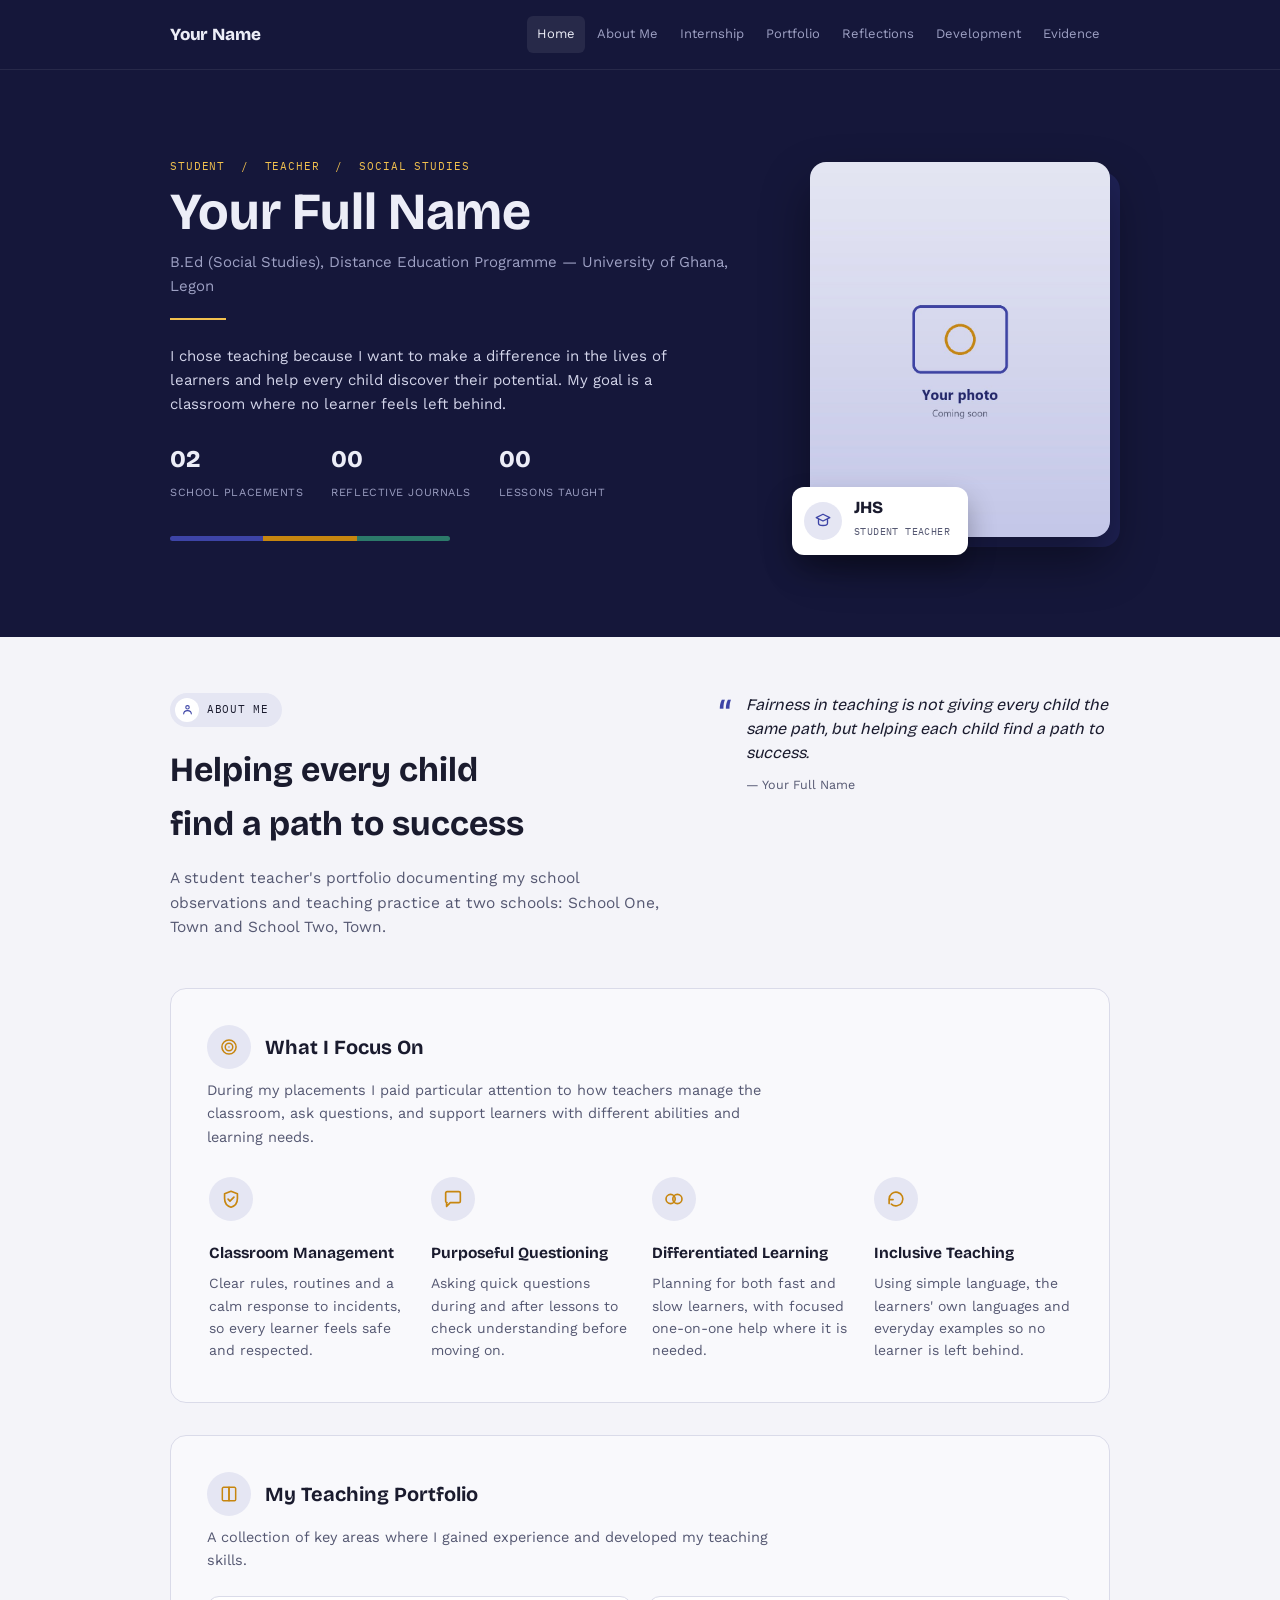
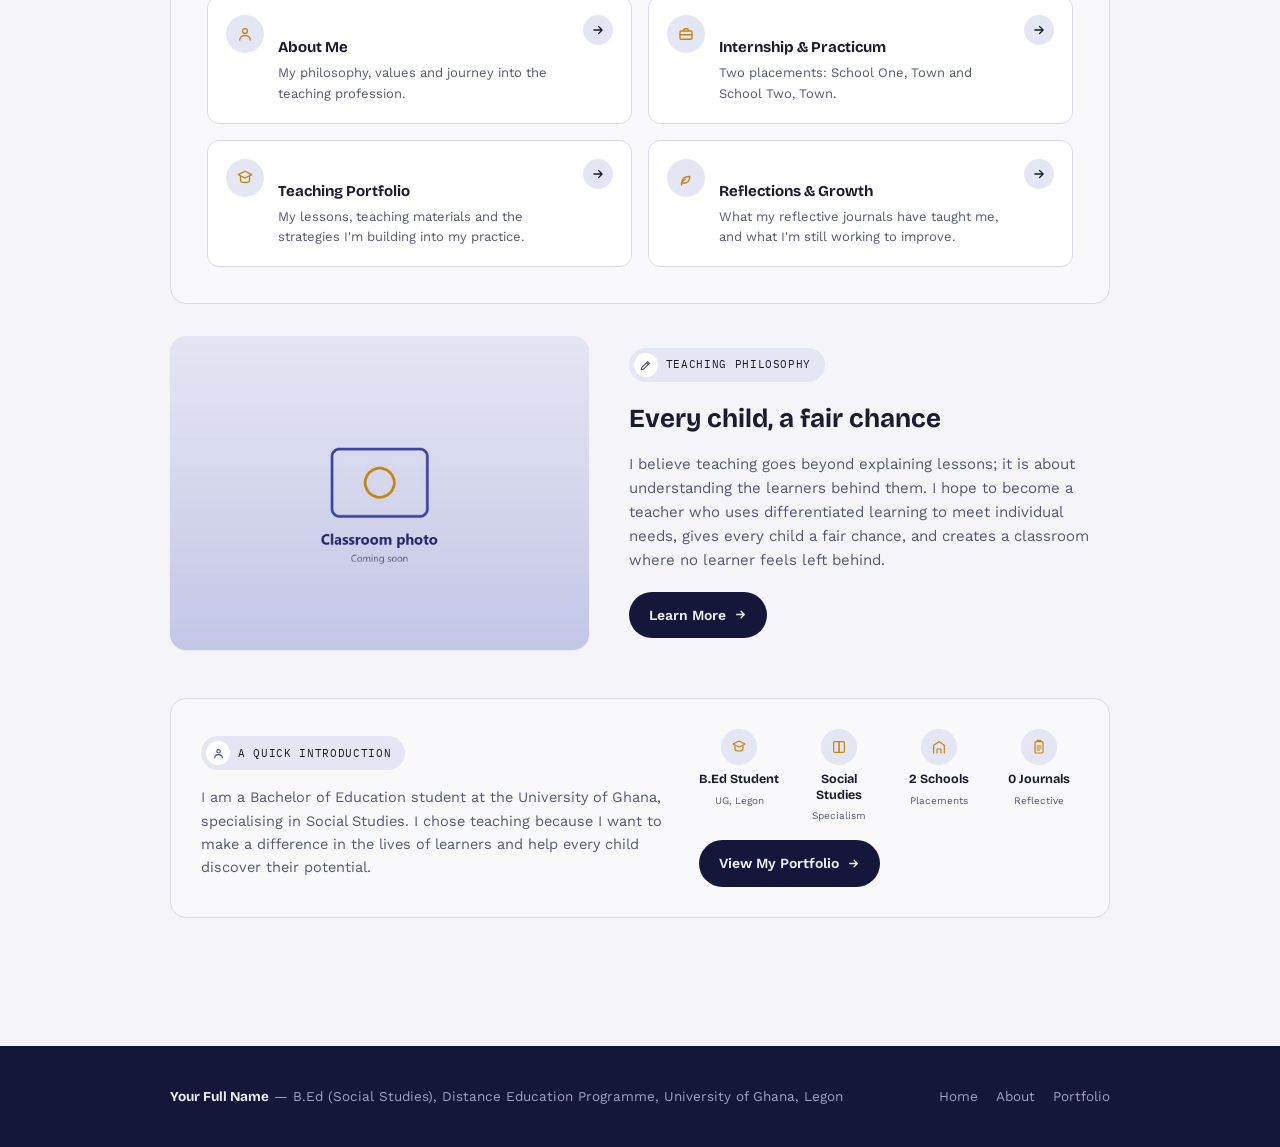
==== site/index.html @ 4d6a5287 "Start client 4 e-portfolio with Indigo & Marigold palette and placeholder content Co-Authored-By: Cl" ====
<!doctype html>
<html lang="en">
<head>
<meta charset="UTF-8">
<meta name="viewport" content="width=device-width, initial-scale=1">
<title>Your Full Name — Home</title>
<meta name="description" content="Teaching e-portfolio of Your Full Name, B.Ed (Social Studies) student-teacher at the University of Ghana, Legon.">
<link rel="stylesheet" href="https://fonts.googleapis.com/css2?family=Bricolage+Grotesque:opsz,wght@12..96,500;12..96,700;12..96,800&family=Work+Sans:wght@400;500;600;700&family=IBM+Plex+Mono:wght@500&display=swap">
<link rel="stylesheet" href="styles.css">
</head>
<body>

<header class="site">
  <div class="container nav-row">
    <a class="brand" href="index.html">Your Name</a>
    <button class="nav-toggle" id="navToggle" aria-expanded="false">Menu</button>
    <nav class="links" id="navLinks">
      <a href="index.html" class="active">Home</a>
      <a href="about.html">About Me</a>
      <a href="internship.html">Internship</a>
      <a href="portfolio.html">Portfolio</a>
      <a href="reflections.html">Reflections</a>
      <a href="development.html">Development</a>
      <a href="evidence.html">Evidence</a>
    </nav>
  </div>
</header>

<section class="hero" id="siteHero">
  <div class="container hero-grid">
    <div>
      <span class="eyebrow">Student &nbsp;/&nbsp; Teacher &nbsp;/&nbsp; Social Studies</span>
      <h1>Your Full Name</h1>
      <p class="role">B.Ed (Social Studies), Distance Education Programme — University of Ghana, Legon</p>
      <div class="divider-rule"></div>
      <p class="pitch">I chose teaching because I want to make a difference in the lives of learners and help every child discover their potential. My goal is a classroom where no learner feels left behind.</p>
      <div class="stat-row">
        <div class="stat"><b>02</b><span>School Placements</span></div>
        <div class="stat"><b>00</b><span>Reflective Journals</span></div>
        <div class="stat"><b>00</b><span>Lessons Taught</span></div>
      </div>
      <div class="accentbar"><div style="background:var(--gold)"></div><div style="background:var(--green)"></div><div style="background:var(--maroon)"></div></div>
    </div>
    <div class="hero-photo-wrap">
      <img class="hero-photo" style="object-position:center 15%;" src="assets/portrait.jpg" alt="Portrait of Your Full Name">
      <div class="hero-badge">
          <div class="badge-icon"><svg width="18" height="18" viewBox="0 0 24 24" fill="none" stroke="currentColor" stroke-width="1.8" stroke-linecap="round" stroke-linejoin="round"><path d="M12 3l9 4.5-9 4.5-9-4.5z"/><path d="M6 10v5c0 1.5 2.7 3 6 3s6-1.5 6-3v-5"/></svg></div>
          <div><b>JHS</b><span>Student Teacher</span></div>
        </div>
    </div>
  </div>
</section>

<main class="container home-page">
  <div class="page">

    <div class="block about-teaser-grid">
      <div>
        <div class="pill-eyebrow"><span class="pill-icon"><svg width="13" height="13" viewBox="0 0 24 24" fill="none" stroke="currentColor" stroke-width="2" stroke-linecap="round" stroke-linejoin="round"><circle cx="12" cy="8" r="3.2"/><path d="M5 20c0-3.5 3-6 7-6s7 2.5 7 6"/></svg></span>About Me</div>
        <h2 style="font-size:clamp(26px,4vw,34px);margin-bottom:14px;">Helping every child find a path to success</h2>
        <p style="color:var(--ink-muted);font-size:15.5px;max-width:56ch;">A student teacher's portfolio documenting my school observations and teaching practice at two schools: School One, Town and School Two, Town.</p>
      </div>
      <div class="testimonial">
          <span class="quote-mark">&ldquo;</span>
          <div>
            <blockquote>Fairness in teaching is not giving every child the same path, but helping each child find a path to success.</blockquote>
            <cite>— Your Full Name</cite>
          </div>
        </div>
    </div>

    <div class="panel">
      <div class="panel-head">
        <div class="focus-icon"><svg width="20" height="20" viewBox="0 0 24 24" fill="none" stroke="currentColor" stroke-width="1.8" stroke-linecap="round" stroke-linejoin="round"><circle cx="12" cy="12" r="8.5"/><circle cx="12" cy="12" r="4.5"/><circle cx="12" cy="12" r=".8" fill="currentColor" stroke="none"/></svg></div>
        <h3>What I Focus On</h3>
      </div>
      <p class="panel-intro">During my placements I paid particular attention to how teachers manage the classroom, ask questions, and support learners with different abilities and learning needs.</p>
      <div class="focus-grid">
        <div class="focus-card">
          <div class="focus-icon"><svg width="22" height="22" viewBox="0 0 24 24" fill="none" stroke="currentColor" stroke-width="1.8" stroke-linecap="round" stroke-linejoin="round"><path d="M12 3.5l7 2.8v5.2c0 5-3 8.3-7 9.5-4-1.2-7-4.5-7-9.5V6.3z"/><path d="M8.8 12.2l2.1 2.1 4.3-4.3"/></svg></div>
          <h4>Classroom Management</h4>
          <p>Clear rules, routines and a calm response to incidents, so every learner feels safe and respected.</p>
        </div>
        <div class="focus-card">
          <div class="focus-icon"><svg width="22" height="22" viewBox="0 0 24 24" fill="none" stroke="currentColor" stroke-width="1.8" stroke-linecap="round" stroke-linejoin="round"><path d="M4 5.5A1.5 1.5 0 0 1 5.5 4h13A1.5 1.5 0 0 1 20 5.5v9A1.5 1.5 0 0 1 18.5 16H9l-4 4v-4H5.5A1.5 1.5 0 0 1 4 14.5z"/></svg></div>
          <h4>Purposeful Questioning</h4>
          <p>Asking quick questions during and after lessons to check understanding before moving on.</p>
        </div>
        <div class="focus-card">
          <div class="focus-icon"><svg width="22" height="22" viewBox="0 0 24 24" fill="none" stroke="currentColor" stroke-width="1.8" stroke-linecap="round" stroke-linejoin="round"><circle cx="8.3" cy="12" r="5"/><circle cx="15.7" cy="12" r="5"/></svg></div>
          <h4>Differentiated Learning</h4>
          <p>Planning for both fast and slow learners, with focused one-on-one help where it is needed.</p>
        </div>
        <div class="focus-card">
          <div class="focus-icon"><svg width="22" height="22" viewBox="0 0 24 24" fill="none" stroke="currentColor" stroke-width="1.8" stroke-linecap="round" stroke-linejoin="round"><path d="M4.5 12a7.5 7.5 0 1 1 2.4 5.5"/><path d="M4.5 17v-4.3h4.3"/></svg></div>
          <h4>Inclusive Teaching</h4>
          <p>Using simple language, the learners' own languages and everyday examples so no learner is left behind.</p>
        </div>
      </div>
    </div>

    <div class="panel">
      <div class="panel-head">
        <div class="focus-icon"><svg width="20" height="20" viewBox="0 0 24 24" fill="none" stroke="currentColor" stroke-width="1.8" stroke-linecap="round" stroke-linejoin="round"><path d="M4 5.5C4 4.7 4.7 4 5.5 4H12v16H5.5A1.5 1.5 0 0 1 4 18.5z"/><path d="M20 5.5c0-.8-.7-1.5-1.5-1.5H12v16h6.5a1.5 1.5 0 0 0 1.5-1.5z"/></svg></div>
        <h3>My Teaching Portfolio</h3>
      </div>
      <p class="panel-intro">A collection of key areas where I gained experience and developed my teaching skills.</p>
      <div class="link-grid">
        <a class="link-card" href="about.html">
          <div class="focus-icon"><svg width="18" height="18" viewBox="0 0 24 24" fill="none" stroke="currentColor" stroke-width="1.8" stroke-linecap="round" stroke-linejoin="round"><circle cx="12" cy="8" r="3.2"/><path d="M5 20c0-3.5 3-6 7-6s7 2.5 7 6"/></svg></div>
          <div class="link-body">
            <h4>About Me</h4>
            <p>My philosophy, values and journey into the teaching profession.</p>
          </div>
          <div class="link-arrow"><svg width="14" height="14" viewBox="0 0 24 24" fill="none" stroke="currentColor" stroke-width="2.2" stroke-linecap="round" stroke-linejoin="round"><path d="M5 12h13M13 6l6 6-6 6"/></svg></div>
        </a>
        <a class="link-card" href="internship.html">
          <div class="focus-icon"><svg width="18" height="18" viewBox="0 0 24 24" fill="none" stroke="currentColor" stroke-width="1.8" stroke-linecap="round" stroke-linejoin="round"><rect x="4" y="8" width="16" height="11" rx="1.5"/><path d="M9 8V6.5A1.5 1.5 0 0 1 10.5 5h3A1.5 1.5 0 0 1 15 6.5V8"/><path d="M4 13h16"/></svg></div>
          <div class="link-body">
            <h4>Internship &amp; Practicum</h4>
            <p>Two placements: School One, Town and School Two, Town.</p>
          </div>
          <div class="link-arrow"><svg width="14" height="14" viewBox="0 0 24 24" fill="none" stroke="currentColor" stroke-width="2.2" stroke-linecap="round" stroke-linejoin="round"><path d="M5 12h13M13 6l6 6-6 6"/></svg></div>
        </a>
        <a class="link-card" href="portfolio.html">
          <div class="focus-icon"><svg width="18" height="18" viewBox="0 0 24 24" fill="none" stroke="currentColor" stroke-width="1.8" stroke-linecap="round" stroke-linejoin="round"><path d="M12 3l9 4.5-9 4.5-9-4.5z"/><path d="M6 10v5c0 1.5 2.7 3 6 3s6-1.5 6-3v-5"/></svg></div>
          <div class="link-body">
            <h4>Teaching Portfolio</h4>
            <p>My lessons, teaching materials and the strategies I'm building into my practice.</p>
          </div>
          <div class="link-arrow"><svg width="14" height="14" viewBox="0 0 24 24" fill="none" stroke="currentColor" stroke-width="2.2" stroke-linecap="round" stroke-linejoin="round"><path d="M5 12h13M13 6l6 6-6 6"/></svg></div>
        </a>
        <a class="link-card" href="reflections.html">
          <div class="focus-icon"><svg width="18" height="18" viewBox="0 0 24 24" fill="none" stroke="currentColor" stroke-width="1.8" stroke-linecap="round" stroke-linejoin="round"><path d="M6 21c0-7 4-11 11-11 0 6-3 9-9 9"/><path d="M6 21c0-4 2-6 5-7"/></svg></div>
          <div class="link-body">
            <h4>Reflections &amp; Growth</h4>
            <p>What my reflective journals have taught me, and what I'm still working to improve.</p>
          </div>
          <div class="link-arrow"><svg width="14" height="14" viewBox="0 0 24 24" fill="none" stroke="currentColor" stroke-width="2.2" stroke-linecap="round" stroke-linejoin="round"><path d="M5 12h13M13 6l6 6-6 6"/></svg></div>
        </a>
      </div>
    </div>

    <div class="block philosophy-split">
      <img class="philosophy-photo" src="assets/home-teaching.jpg" alt="Classroom photo">
      <div>
        <div class="pill-eyebrow"><span class="pill-icon"><svg width="13" height="13" viewBox="0 0 24 24" fill="none" stroke="currentColor" stroke-width="2" stroke-linecap="round" stroke-linejoin="round"><path d="M4 20l1-4L16 5l3 3L8 19l-4 1z"/><path d="M14 7l3 3"/></svg></span>Teaching Philosophy</div>
        <h3 style="font-size:clamp(22px,3.2vw,26px);margin-bottom:12px;">Every child, a fair chance</h3>
        <p style="color:var(--ink-muted);font-size:15px;max-width:52ch;margin-bottom:20px;">I believe teaching goes beyond explaining lessons; it is about understanding the learners behind them. I hope to become a teacher who uses differentiated learning to meet individual needs, gives every child a fair chance, and creates a classroom where no learner feels left behind.</p>
        <a class="btn-dark" href="about.html">Learn More <svg width="13" height="13" viewBox="0 0 24 24" fill="none" stroke="currentColor" stroke-width="2.4" stroke-linecap="round" stroke-linejoin="round"><path d="M5 12h13M13 6l6 6-6 6"/></svg></a>
      </div>
    </div>

    <div class="block intro-bar">
      <div class="intro-text">
        <div class="pill-eyebrow"><span class="pill-icon"><svg width="13" height="13" viewBox="0 0 24 24" fill="none" stroke="currentColor" stroke-width="2" stroke-linecap="round" stroke-linejoin="round"><circle cx="12" cy="8" r="3.2"/><path d="M5 20c0-3.5 3-6 7-6s7 2.5 7 6"/></svg></span>A Quick Introduction</div>
        <p style="font-size:14.5px;color:var(--ink-muted);max-width:56ch;">I am a Bachelor of Education student at the University of Ghana, specialising in Social Studies. I chose teaching because I want to make a difference in the lives of learners and help every child discover their potential.</p>
      </div>
      <div class="intro-side">
        <div class="mini-stats">
          <div class="mini-stat">
            <div class="focus-icon"><svg width="16" height="16" viewBox="0 0 24 24" fill="none" stroke="currentColor" stroke-width="1.8" stroke-linecap="round" stroke-linejoin="round"><path d="M12 3l9 4.5-9 4.5-9-4.5z"/><path d="M6 10v5c0 1.5 2.7 3 6 3s6-1.5 6-3v-5"/></svg></div>
            <b>B.Ed Student</b><span>UG, Legon</span>
          </div>
          <div class="mini-stat">
            <div class="focus-icon"><svg width="16" height="16" viewBox="0 0 24 24" fill="none" stroke="currentColor" stroke-width="1.8" stroke-linecap="round" stroke-linejoin="round"><path d="M4 5.5C4 4.7 4.7 4 5.5 4H12v16H5.5A1.5 1.5 0 0 1 4 18.5z"/><path d="M20 5.5c0-.8-.7-1.5-1.5-1.5H12v16h6.5a1.5 1.5 0 0 0 1.5-1.5z"/></svg></div>
            <b>Social Studies</b><span>Specialism</span>
          </div>
          <div class="mini-stat">
            <div class="focus-icon"><svg width="16" height="16" viewBox="0 0 24 24" fill="none" stroke="currentColor" stroke-width="1.8" stroke-linecap="round" stroke-linejoin="round"><path d="M4 21V9.5L12 4l8 5.5V21"/><path d="M9 21v-6h6v6"/></svg></div>
            <b>2 Schools</b><span>Placements</span>
          </div>
          <div class="mini-stat">
            <div class="focus-icon"><svg width="16" height="16" viewBox="0 0 24 24" fill="none" stroke="currentColor" stroke-width="1.8" stroke-linecap="round" stroke-linejoin="round"><rect x="6" y="4" width="12" height="17" rx="1.5"/><path d="M9 4V3a1 1 0 0 1 1-1h4a1 1 0 0 1 1 1v1"/><path d="M9 10.5h6M9 13.5h6M9 16.5h4"/></svg></div>
            <b>0 Journals</b><span>Reflective</span>
          </div>
        </div>
        <a class="btn-dark" href="portfolio.html">View My Portfolio <svg width="13" height="13" viewBox="0 0 24 24" fill="none" stroke="currentColor" stroke-width="2.4" stroke-linecap="round" stroke-linejoin="round"><path d="M5 12h13M13 6l6 6-6 6"/></svg></a>
      </div>
    </div>
  </div>
</main>

<footer class="site">
  <div class="container">
    <div><strong>Your Full Name</strong> — B.Ed (Social Studies), Distance Education Programme, University of Ghana, Legon</div>
    <div class="foot-links">
      <a href="index.html">Home</a>
      <a href="about.html">About</a>
      <a href="portfolio.html">Portfolio</a>
    </div>
  </div>
</footer>

<script>
(function(){
  var navToggle = document.getElementById("navToggle");
  var navEl = document.getElementById("navLinks");
  navToggle.addEventListener("click", function(){
    var open = navEl.classList.toggle("open");
    navToggle.setAttribute("aria-expanded", open ? "true" : "false");
  });
})();
</script>
</body>
</html>
---- site/styles.css ----
:root{
  --bg:#F4F4F9;
  --surface:#FFFFFF;
  --surface-2:#F9F9FC;
  --ink:#1A1B2E;
  --ink-muted:#555872;
  --border:#DADBE9;
  --gold:#3D44A6;
  --green:#C7860F;
  --maroon:#2C7A6A;
  --header-bg:#15173A;
  --header-text:#ECEDF7;
  --header-text-muted:#9EA1C4;
  --chip-bg:#E5E6F3;
  --shadow: 0 1px 2px rgba(20,18,10,.06);
  --font-display: "Bricolage Grotesque", system-ui, sans-serif;
  --font-body: "Work Sans", system-ui, sans-serif;
  --font-mono: "IBM Plex Mono", monospace;
}
@media (prefers-color-scheme: dark){
  :root:not([data-theme="light"]){
    --bg:#0F1020;
    --surface:#171933;
    --surface-2:#1C1E3B;
    --ink:#ECEDF7;
    --ink-muted:#A3A6C8;
    --border:#2B2E52;
    --gold:#8F96F0;
    --green:#E6B04A;
    --maroon:#5CC2AC;
    --header-bg:#0A0B1A;
    --header-text:#ECEDF7;
    --header-text-muted:#8A8DB5;
    --chip-bg:#222547;
    --shadow: 0 1px 2px rgba(0,0,0,.4);
  }
}
:root[data-theme="dark"]{
  --bg:#0F1020;
  --surface:#171933;
  --surface-2:#1C1E3B;
  --ink:#ECEDF7;
  --ink-muted:#A3A6C8;
  --border:#2B2E52;
  --gold:#8F96F0;
  --green:#E6B04A;
  --maroon:#5CC2AC;
  --header-bg:#0A0B1A;
  --header-text:#ECEDF7;
  --header-text-muted:#8A8DB5;
  --chip-bg:#222547;
  --shadow: 0 1px 2px rgba(0,0,0,.4);
}
*{box-sizing:border-box;}
html{scroll-behavior:smooth;}
body{
  margin:0;
  background:var(--bg);
  color:var(--ink);
  font-family:var(--font-body);
  line-height:1.6;
}
img{max-width:100%;}
a{color:inherit;}
[hidden]{display:none!important;}
.container{max-width:980px;margin:0 auto;padding-inline:20px;}
h1,h2,h3{font-family:var(--font-display);font-weight:700;text-wrap:balance;margin:0;}
p{margin:0;}
.eyebrow{
  font-family:var(--font-mono);
  font-size:11px;
  letter-spacing:.08em;
  text-transform:uppercase;
}

/* header */
header.site{
  background:var(--header-bg);
  color:var(--header-text);
  position:sticky;
  top:0;
  z-index:20;
  border-bottom:1px solid rgba(255,255,255,.08);
}
.nav-row{
  display:flex;
  align-items:center;
  justify-content:space-between;
  padding-block:16px;
  gap:16px;
}
.brand{
  font-family:var(--font-display);
  font-weight:800;
  font-size:17px;
  letter-spacing:-.01em;
  text-decoration:none;
  color:var(--header-text);
  white-space:nowrap;
}
nav.links{display:flex;gap:2px;flex-wrap:nowrap;}
nav.links a{
  font-size:13px;
  text-decoration:none;
  color:var(--header-text-muted);
  padding:8px 10px;
  border-radius:6px;
  white-space:nowrap;
  transition:color .15s, background .15s;
}
nav.links a:hover{color:var(--header-text);}
nav.links a.active{color:var(--header-text);background:rgba(255,255,255,.08);}
.nav-toggle{
  display:none;
  background:none;
  border:1px solid rgba(255,255,255,.2);
  color:var(--header-text);
  border-radius:6px;
  padding:8px 10px;
  font-size:13px;
  font-family:var(--font-mono);
}
@media (max-width:900px){
  nav.links{
    display:none;
    width:100%;
    flex-direction:column;
    flex-wrap:wrap;
    gap:2px;
    padding-bottom:14px;
  }
  nav.links a{white-space:normal;}
  nav.links.open{display:flex;}
  .nav-toggle{display:block;}
  .nav-row{flex-wrap:wrap;}
}

/* hero */
.hero{
  background:var(--header-bg);
  color:var(--header-text);
  padding-block:clamp(48px,8vw,88px) clamp(56px,9vw,96px);
  overflow:clip;
}
.hero-grid{
  display:grid;
  grid-template-columns:1.15fr auto;
  gap:clamp(32px,6vw,64px);
  align-items:center;
}
@media (max-width:700px){.hero-grid{grid-template-columns:1fr;}.hero-photo-wrap{order:-1;margin-inline:auto;}}
.hero-photo-wrap{
  position:relative;
  width:min(300px,72vw);
  flex-shrink:0;
}
.hero-photo-wrap::before{
  content:"";
  position:absolute;
  inset:10px -10px -10px 10px;
  background:color-mix(in srgb, var(--gold) 25%, transparent);
  border-radius:18px;
  z-index:0;
}
.hero-photo{
  position:relative;
  z-index:1;
  display:block;
  width:100%;
  aspect-ratio:4/5;
  object-fit:cover;
  object-position:top center;
  border-radius:16px;
  box-shadow:0 24px 48px rgba(0,0,0,.4);
}
.hero-badge{
  position:absolute;
  z-index:2;
  left:-18px;
  bottom:-18px;
  display:flex;
  align-items:center;
  gap:12px;
  background:var(--surface);
  color:var(--ink);
  padding:12px 18px 12px 12px;
  border-radius:12px;
  box-shadow:0 14px 28px rgba(0,0,0,.3);
  max-width:210px;
}
.hero-badge .badge-icon{
  width:38px;height:38px;border-radius:50%;flex-shrink:0;
  background:var(--chip-bg);color:var(--gold);
  display:flex;align-items:center;justify-content:center;
}
.hero-badge b{display:block;font-family:var(--font-display);font-size:17px;font-weight:800;line-height:1.1;}
.hero-badge span{font-size:10px;font-family:var(--font-mono);text-transform:uppercase;letter-spacing:.04em;color:var(--ink-muted);}
.hero .eyebrow{color:#F2C14E;margin-bottom:10px;display:block;}
.hero h1{font-size:clamp(32px,5.5vw,52px);line-height:1.05;margin-bottom:10px;}
.hero .role{font-size:15px;color:var(--header-text-muted);margin-bottom:20px;}
.hero .pitch{max-width:56ch;font-size:15px;color:#D3D5EA;margin-bottom:24px;}
.divider-rule{height:2px;width:56px;background:#F2C14E;margin-bottom:24px;}
.stat-row{display:flex;gap:28px;flex-wrap:wrap;}
.stat b{display:block;font-family:var(--font-display);font-size:24px;font-weight:800;}
.stat span{font-size:11px;color:var(--header-text-muted);text-transform:uppercase;letter-spacing:.05em;}
.accentbar{display:flex;height:5px;margin-top:32px;border-radius:3px;overflow:hidden;max-width:280px;}
.accentbar div{flex:1;}

/* page body */
main{padding-block:56px 80px;}
.page-head{margin-bottom:40px;max-width:70ch;}
.page-head .eyebrow{color:var(--gold);margin-bottom:10px;display:block;}
.page-head h2{font-size:clamp(26px,4vw,34px);margin-bottom:12px;}
.page-head p{color:var(--ink-muted);font-size:15.5px;}

.block{margin-bottom:48px;}
.block h3{font-size:19px;margin-bottom:14px;}
.block .body-text{max-width:68ch;color:var(--ink);font-size:15.5px;}
.block .body-text + .body-text{margin-top:14px;}
.pull{
  border-left:3px solid var(--gold);
  padding:2px 0 2px 20px;
  margin:20px 0;
  max-width:60ch;
  font-family:var(--font-display);
  font-weight:500;
  font-size:19px;
  line-height:1.45;
  color:var(--ink);
}

.two-col{display:grid;grid-template-columns:1fr 1fr;gap:32px;}
@media (max-width:700px){.two-col{grid-template-columns:1fr;}}
.card{
  background:var(--surface);
  border:1px solid var(--border);
  border-radius:10px;
  padding:22px 24px;
  box-shadow:var(--shadow);
}
.card h4{font-family:var(--font-display);font-size:16px;margin:0 0 8px;font-weight:700;}
.card p{font-size:14.5px;color:var(--ink-muted);}

ul.plain{margin:0;padding:0;list-style:none;display:flex;flex-direction:column;gap:10px;}
ul.plain li{
  font-size:15px;
  padding-left:20px;
  position:relative;
}
ul.plain li::before{
  content:"";
  position:absolute;left:0;top:9px;
  width:6px;height:6px;border-radius:50%;
  background:var(--green);
}

.chip-row{display:flex;flex-wrap:wrap;gap:8px;}
.chip{
  font-family:var(--font-mono);
  font-size:12px;
  background:var(--chip-bg);
  border:1px solid var(--border);
  padding:6px 12px;
  border-radius:20px;
  color:var(--ink);
}

.grid-cards{display:grid;grid-template-columns:repeat(auto-fill,minmax(220px,1fr));gap:18px;}

.focus-grid{display:grid;grid-template-columns:repeat(auto-fit,minmax(200px,1fr));gap:20px;}
.focus-card{padding:4px 2px;}
.focus-icon{
  width:44px;height:44px;
  border-radius:50%;
  background:var(--chip-bg);
  display:flex;align-items:center;justify-content:center;
  margin-bottom:16px;
  color:var(--green);
}
.focus-card h4{font-family:var(--font-display);font-size:15.5px;margin-bottom:6px;}
.focus-card p{font-size:14px;color:var(--ink-muted);}

/* home redesign */
.home-page{--ink-muted:#555872;}
@media (prefers-color-scheme: dark){:root:not([data-theme="light"]) .home-page{--ink-muted:#A3A6C8;}}
:root[data-theme="dark"] .home-page{--ink-muted:#A3A6C8;}
.pill-eyebrow{
  display:inline-flex;align-items:center;gap:8px;
  background:var(--chip-bg);
  border-radius:20px;
  padding:5px 14px 5px 5px;
  font-family:var(--font-mono);
  font-size:11px;letter-spacing:.06em;text-transform:uppercase;
  color:var(--ink);
  margin-bottom:16px;
}
.pill-eyebrow .pill-icon{
  width:24px;height:24px;border-radius:50%;
  background:var(--surface);
  display:flex;align-items:center;justify-content:center;
  color:var(--gold);
}
.panel{
  background:var(--surface-2);
  border:1px solid var(--border);
  border-radius:16px;
  padding:clamp(24px,4vw,36px);
  margin-bottom:32px;
}
.panel-head{display:flex;align-items:center;gap:14px;margin-bottom:10px;}
.panel-head .focus-icon{margin-bottom:0;flex-shrink:0;}
.panel-head h3{font-size:20px;}
.panel-intro{color:var(--ink-muted);font-size:14.5px;max-width:64ch;margin-bottom:24px;}
.testimonial{display:flex;gap:14px;align-items:flex-start;}
.testimonial .quote-mark{font-family:var(--font-display);font-size:42px;color:var(--gold);line-height:.6;flex-shrink:0;margin-top:10px;}
.testimonial blockquote{margin:0;font-family:var(--font-display);font-style:italic;font-size:16px;line-height:1.5;color:var(--ink);}
.testimonial cite{display:block;margin-top:10px;font-style:normal;font-size:12.5px;color:var(--ink-muted);}
.about-teaser-grid{display:grid;grid-template-columns:1.3fr 1fr;gap:40px;align-items:start;}
@media (max-width:760px){.about-teaser-grid{grid-template-columns:1fr;}}
.link-grid{display:grid;grid-template-columns:1fr 1fr;gap:16px;}
@media (max-width:700px){.link-grid{grid-template-columns:1fr;}}
.link-card{
  display:flex;align-items:flex-start;gap:14px;
  background:var(--surface);border:1px solid var(--border);border-radius:12px;
  padding:18px;text-decoration:none;color:inherit;
  transition:border-color .15s;
}
.link-card:hover{border-color:var(--gold);}
.link-card .focus-icon{margin-bottom:0;flex-shrink:0;width:38px;height:38px;}
.link-card .link-body{flex:1;}
.link-card .link-body h4{font-family:var(--font-display);font-size:15px;margin-bottom:4px;font-weight:700;}
.link-card .link-body p{font-size:13px;color:var(--ink-muted);}
.link-card .link-arrow{
  width:30px;height:30px;border-radius:50%;background:var(--chip-bg);
  display:flex;align-items:center;justify-content:center;color:var(--ink);flex-shrink:0;
}
.philosophy-split{display:grid;grid-template-columns:1fr 1.15fr;gap:40px;align-items:center;}
@media (max-width:700px){.philosophy-split{grid-template-columns:1fr;}}
.philosophy-photo{width:100%;aspect-ratio:4/3;object-fit:cover;border-radius:16px;box-shadow:var(--shadow);display:block;}
.philosophy-photo.is-placeholder{
  display:flex;align-items:center;justify-content:center;flex-direction:column;gap:8px;
  background:var(--chip-bg);color:var(--ink-muted);font-family:var(--font-mono);font-size:11px;text-transform:uppercase;letter-spacing:.05em;text-align:center;padding:20px;
}
.btn-dark{
  display:inline-flex;align-items:center;gap:8px;
  background:var(--header-bg);color:var(--header-text);
  font-family:var(--font-body);font-weight:600;font-size:14px;
  padding:12px 20px;border-radius:24px;text-decoration:none;
  transition:opacity .15s;
}
.btn-dark:hover{opacity:.85;}
.intro-bar{
  display:flex;flex-wrap:wrap;gap:28px;align-items:center;justify-content:space-between;
  background:var(--surface-2);border:1px solid var(--border);border-radius:16px;
  padding:clamp(22px,4vw,30px);
}
.intro-bar .intro-text{flex:2;min-width:260px;}
.intro-bar .intro-side{display:flex;flex-direction:column;gap:16px;align-items:flex-start;}
.mini-stats{display:flex;gap:20px;flex-wrap:wrap;}
.mini-stat{display:flex;flex-direction:column;align-items:center;gap:6px;text-align:center;width:80px;}
.mini-stat .focus-icon{width:36px;height:36px;margin-bottom:0;}
.mini-stat b{font-family:var(--font-display);font-size:12.5px;font-weight:700;line-height:1.25;}
.mini-stat span{font-size:10px;color:var(--ink-muted);}
.tagline-script{
  font-family:"Caveat",cursive;
  font-weight:700;
  font-size:clamp(22px,3vw,28px);
  color:var(--gold);
  line-height:1.1;
  margin-top:18px;
}
.signature{
  font-family:"Caveat",cursive;
  font-weight:700;
  font-size:26px;
  color:var(--gold);
  margin-top:16px;
}
.photo-ticks{position:absolute;top:-10px;right:-30px;color:var(--gold);opacity:.85;}

.stat-trio{display:flex;}
.stat-trio-item{flex:1;display:flex;flex-direction:column;align-items:center;gap:8px;text-align:center;padding:0 12px;border-right:1px solid var(--border);}
.stat-trio-item:last-child{border-right:none;}
.stat-trio-item .focus-icon{margin-bottom:0;}
.stat-trio-item b{font-family:var(--font-display);font-size:16px;font-weight:700;}
.stat-trio-item span{font-size:11.5px;color:var(--ink-muted);}

.skill-grid{display:grid;grid-template-columns:1fr 1fr;gap:10px;}
@media (max-width:500px){.skill-grid{grid-template-columns:1fr;}}
.skill-chip{display:inline-flex;align-items:center;gap:10px;background:var(--chip-bg);border-radius:24px;padding:6px 16px 6px 6px;font-size:13.5px;}
.skill-chip .chip-ico{width:26px;height:26px;border-radius:50%;background:var(--surface);display:flex;align-items:center;justify-content:center;color:var(--gold);flex-shrink:0;}

.edu-row{display:flex;flex-wrap:wrap;gap:32px;align-items:center;}
.edu-row .edu-info{display:flex;gap:14px;align-items:flex-start;flex:1;min-width:220px;}
.edu-row .edu-info .focus-icon{width:48px;height:48px;flex-shrink:0;margin-bottom:0;}
.edu-row .edu-info h4{font-family:var(--font-display);font-size:16px;margin-bottom:4px;}
.edu-row .edu-info p{font-size:13.5px;color:var(--ink-muted);line-height:1.5;}
.edu-row .testimonial{flex:1.2;min-width:240px;border-left:1px solid var(--border);padding-left:28px;}
@media (max-width:640px){.edu-row .testimonial{border-left:none;padding-left:0;}}

.page-head-split{display:flex;flex-wrap:wrap;justify-content:space-between;align-items:center;gap:24px;margin-bottom:40px;}
.page-head-split .head-text{flex:1;min-width:260px;}
.page-head-split .head-text h2{font-size:clamp(28px,4.4vw,38px);margin:12px 0 14px;}
.page-head-split .head-text p{color:var(--ink-muted);font-size:15px;max-width:60ch;}
.icon-blob{
  position:relative;
  background:var(--chip-bg);
  border-radius:42% 58% 63% 37% / 41% 44% 56% 59%;
  width:150px;height:130px;
  flex-shrink:0;
  display:flex;align-items:center;justify-content:center;
  color:var(--ink);
}

.profile-card{display:grid;grid-template-columns:1fr 1fr;gap:32px;align-items:stretch;background:var(--surface-2);border:1px solid var(--border);border-radius:16px;padding:clamp(22px,4vw,30px);margin-bottom:32px;}
@media (max-width:700px){.profile-card{grid-template-columns:1fr;}}
.profile-card h3{font-size:20px;margin:10px 0 2px;}
.profile-card .profile-sub{font-size:13.5px;color:var(--ink-muted);}
.profile-list{display:flex;flex-direction:column;gap:14px;margin-top:18px;padding-top:18px;border-top:1px solid var(--border);}
.profile-list .info-row{display:flex;align-items:center;gap:12px;}
.profile-list .info-row .focus-icon{width:32px;height:32px;margin-bottom:0;flex-shrink:0;}
.profile-list .info-row .label{font-size:10.5px;color:var(--ink-muted);text-transform:uppercase;letter-spacing:.04em;display:block;}
.profile-list .info-row .value{font-size:14px;font-weight:600;}
.photo-quote{position:relative;border-radius:14px;overflow:hidden;min-height:220px;}
.photo-quote img{width:100%;height:100%;object-fit:cover;display:block;}
.photo-quote.is-placeholder{
  background:var(--chip-bg);display:flex;flex-direction:column;align-items:center;justify-content:center;gap:8px;
  color:var(--ink-muted);font-family:var(--font-mono);font-size:11px;text-transform:uppercase;letter-spacing:.05em;text-align:center;padding:20px;
}
.photo-quote .quote-overlay{
  position:absolute;left:0;right:0;bottom:0;
  background:linear-gradient(0deg, rgba(8,18,26,.88), rgba(8,18,26,0));
  padding:28px 18px 16px;
  color:#EEF3F6;
  font-family:var(--font-display);font-style:italic;font-size:13.5px;line-height:1.5;
}

.page-photo-hero{display:grid;grid-template-columns:1fr 300px;gap:40px;align-items:center;margin-bottom:40px;}
@media (max-width:760px){.page-photo-hero{grid-template-columns:1fr;}.page-photo-hero .photo-col{order:-1;margin-inline:auto;}}
.page-photo-hero .photo-col{position:relative;width:100%;max-width:300px;}
.page-hero-photo{width:100%;aspect-ratio:4/5;object-fit:cover;object-position:top center;border-radius:16px;box-shadow:var(--shadow);display:block;}
.page-hero-photo.is-placeholder{display:flex;flex-direction:column;align-items:center;justify-content:center;gap:8px;background:var(--chip-bg);color:var(--ink-muted);font-family:var(--font-mono);font-size:11px;text-transform:uppercase;letter-spacing:.05em;text-align:center;padding:20px;}

.panel-with-photo{display:flex;flex-wrap:wrap;gap:28px;align-items:flex-start;}
.panel-with-photo .panel-main{flex:2;min-width:260px;}
.panel-with-photo .panel-photo{flex:1;min-width:160px;max-width:220px;border-radius:14px;overflow:hidden;aspect-ratio:4/3;box-shadow:var(--shadow);}
.panel-with-photo .panel-photo img{width:100%;height:100%;object-fit:cover;display:block;}

.evidence-grid{display:grid;grid-template-columns:repeat(auto-fit,minmax(150px,1fr));gap:16px;}
.video-feature{display:flex;flex-wrap:wrap;gap:28px;align-items:center;}
.video-feature video{flex:3;min-width:260px;width:100%;aspect-ratio:16/9;border-radius:14px;background:#000;box-shadow:var(--shadow);display:block;}
.video-feature .video-caption{flex:2;min-width:220px;}
.video-feature .evidence-tag{display:block;font-family:var(--font-mono);font-size:11px;text-transform:uppercase;letter-spacing:.05em;color:var(--ink-muted);margin-bottom:10px;}

.evidence-card{background:var(--surface);border:1px solid var(--border);border-radius:12px;overflow:hidden;box-shadow:var(--shadow);}
.evidence-card .evidence-photo{width:100%;aspect-ratio:4/3;object-fit:cover;display:block;}
.evidence-card .evidence-photo.is-placeholder{
  display:flex;flex-direction:column;align-items:center;justify-content:center;gap:6px;
  background:var(--chip-bg);color:var(--ink-muted);font-family:var(--font-mono);font-size:10px;text-transform:uppercase;letter-spacing:.05em;text-align:center;padding:14px;
}
.evidence-card .evidence-body{padding:14px 16px;}
.evidence-card .evidence-body h4{font-family:var(--font-display);font-size:14.5px;margin-bottom:2px;}
.evidence-card .evidence-body .evidence-tag{font-size:12px;color:var(--ink-muted);margin-bottom:12px;display:block;}
.evidence-card .evidence-view{
  display:inline-flex;align-items:center;justify-content:center;gap:6px;width:100%;
  background:var(--chip-bg);color:var(--ink);font-size:12.5px;font-weight:600;
  padding:8px;border-radius:8px;text-decoration:none;box-sizing:border-box;
}

.toolkit-cloud{position:relative;background:var(--chip-bg);border-radius:12px;padding:20px 22px 60px;}
.toolkit-cloud .tagline-script{position:absolute;right:22px;bottom:14px;margin-top:0;text-align:right;}

.growth-split{display:grid;grid-template-columns:1.3fr 1fr;gap:28px;align-items:stretch;}
@media (max-width:760px){.growth-split{grid-template-columns:1fr;}}
.growth-photo{width:100%;height:100%;min-height:220px;object-fit:cover;border-radius:14px;box-shadow:var(--shadow);display:block;}
.growth-photo.is-placeholder{display:flex;flex-direction:column;align-items:center;justify-content:center;gap:8px;background:var(--chip-bg);color:var(--ink-muted);font-family:var(--font-mono);font-size:11px;text-transform:uppercase;letter-spacing:.05em;text-align:center;padding:20px;}
.quote-box{background:var(--chip-bg);border-radius:10px;padding:18px 20px;margin-top:18px;}
.quote-box p{font-family:var(--font-display);font-style:italic;font-size:14.5px;line-height:1.5;color:var(--ink);margin-bottom:8px;}
.quote-box span{font-size:12px;color:var(--ink-muted);}

.icon-pastel-1{background:color-mix(in srgb, var(--green) 20%, var(--surface));color:var(--green);}
.icon-pastel-2{background:color-mix(in srgb, var(--gold) 22%, var(--surface));color:var(--gold);}
.icon-pastel-3{background:color-mix(in srgb, var(--maroon) 20%, var(--surface));color:var(--maroon);}

.reflect-hero-side{display:flex;align-items:center;gap:16px;}
.reflect-quote{font-family:"Caveat",cursive;font-weight:700;font-size:21px;color:var(--gold);line-height:1.25;text-align:center;max-width:150px;transform:rotate(-4deg);flex-shrink:0;}

.journal-card{background:var(--surface);border:1px solid var(--border);border-radius:12px;padding:18px;}
.week-badge{display:inline-block;font-family:var(--font-mono);font-size:10px;font-weight:700;text-transform:uppercase;letter-spacing:.04em;padding:4px 10px;border-radius:20px;margin-bottom:12px;}
.journal-card h4{font-family:var(--font-display);font-size:15px;margin-bottom:8px;}
.journal-card p{font-size:13.5px;color:var(--ink-muted);margin-bottom:14px;}
.journal-date{display:flex;align-items:center;gap:6px;font-size:11.5px;color:var(--ink-muted);}

.flanked-quote{display:flex;align-items:center;gap:24px;}
.flanked-quote .leaf-deco{color:var(--gold);opacity:.8;flex-shrink:0;}
.flanked-quote .blob-deco{
  width:70px;height:70px;flex-shrink:0;position:relative;
  background:var(--chip-bg);border-radius:42% 58% 63% 37% / 41% 44% 56% 59%;
}
.flanked-quote .blob-deco .photo-ticks{top:-10px;right:-16px;}
@media (max-width:600px){.flanked-quote{flex-wrap:wrap;justify-content:center;}}

.numbered-list{display:flex;flex-direction:column;gap:20px;}
.numbered-item{display:flex;gap:16px;align-items:flex-start;}
.numbered-item .num-badge{width:40px;height:40px;border-radius:50%;background:var(--chip-bg);display:flex;align-items:center;justify-content:center;font-family:var(--font-display);font-weight:700;font-size:14px;color:var(--gold);flex-shrink:0;}
.numbered-item h4{font-family:var(--font-display);font-size:15px;margin-bottom:4px;}
.numbered-item p{font-size:13.5px;color:var(--ink-muted);}

.progress-list{display:flex;flex-direction:column;gap:14px;}
.progress-item{display:flex;gap:14px;align-items:flex-start;background:var(--surface);border:1px solid var(--border);border-radius:10px;padding:14px 16px;}
.progress-item .focus-icon{width:40px;height:40px;flex-shrink:0;margin-bottom:0;}
.progress-item .progress-body{flex:1;display:flex;justify-content:space-between;gap:12px;align-items:flex-start;flex-wrap:wrap;}
.progress-item .progress-text h4{font-family:var(--font-display);font-size:14.5px;margin-bottom:4px;}
.progress-item .progress-text p{font-size:13px;color:var(--ink-muted);}
.status-pill{display:inline-block;font-size:11px;font-weight:700;padding:5px 12px;border-radius:16px;white-space:nowrap;flex-shrink:0;}
.status-pill.in-progress{background:color-mix(in srgb, var(--gold) 25%, var(--surface));color:var(--gold);}
.status-pill.completed{background:color-mix(in srgb, var(--green) 25%, var(--surface));color:var(--green);}

.growth-mindset{background:var(--chip-bg);}
.growth-mindset blockquote{font-family:var(--font-display);font-style:italic;font-size:15px;line-height:1.55;color:var(--ink);max-width:52ch;}

.foundation-card{display:flex;gap:16px;align-items:flex-start;background:var(--surface);border:1px solid var(--border);border-radius:12px;padding:20px;}
.foundation-card .focus-icon{width:46px;height:46px;flex-shrink:0;margin-bottom:0;}
.foundation-card h4{font-family:var(--font-display);font-size:15.5px;margin-bottom:3px;}
.foundation-card .foundation-sub{font-size:13px;color:var(--ink-muted);margin-bottom:10px;}
.foundation-card p{font-size:13.5px;color:var(--ink-muted);line-height:1.5;}

.about-split{display:grid;grid-template-columns:260px 1fr;gap:40px;align-items:start;margin-bottom:52px;}
@media (max-width:700px){.about-split{grid-template-columns:1fr;}}
.about-photo{width:100%;aspect-ratio:4/5;object-fit:cover;object-position:top center;border-radius:14px;box-shadow:var(--shadow);display:block;}
.about-greet h3{font-family:var(--font-display);font-weight:700;font-size:clamp(24px,3.4vw,30px);margin-bottom:12px;}
.about-connect{margin-top:16px;}
.about-connect .connect-label{font-family:var(--font-mono);font-size:11px;text-transform:uppercase;letter-spacing:.05em;color:var(--gold);margin-bottom:6px;display:block;}

.info-grid{display:grid;grid-template-columns:repeat(auto-fit,minmax(190px,1fr));gap:14px;}
.info-item{display:flex;gap:12px;align-items:flex-start;background:var(--surface);border:1px solid var(--border);border-radius:10px;padding:14px 16px;box-shadow:var(--shadow);}
.info-item .info-icon{width:36px;height:36px;border-radius:50%;background:var(--chip-bg);display:flex;align-items:center;justify-content:center;color:var(--green);flex-shrink:0;}
.info-item .info-label{font-family:var(--font-mono);font-size:10.5px;text-transform:uppercase;letter-spacing:.05em;color:var(--ink-muted);display:block;margin-bottom:3px;}
.info-item .info-value{font-size:14px;font-weight:600;line-height:1.3;}

.icon-card-head{display:flex;align-items:center;gap:10px;margin-bottom:14px;}
.icon-card-head .focus-icon{margin-bottom:0;}
.icon-card-head h4{margin:0;font-family:var(--font-display);font-size:16px;font-weight:700;}

ul.check-list{margin:0;padding:0;list-style:none;display:flex;flex-direction:column;gap:10px;}
ul.check-list li{font-size:14.5px;padding-left:26px;position:relative;}
ul.check-list li::before{content:"✓";position:absolute;left:0;top:0;color:var(--green);font-weight:700;font-size:13px;}

.cta-card{
  display:flex;flex-wrap:wrap;gap:18px;align-items:center;justify-content:space-between;
  background:var(--surface);border:1px solid var(--border);border-radius:12px;
  padding:24px 28px;box-shadow:var(--shadow);
}
.cta-card .cta-text h4{font-family:var(--font-display);font-size:16.5px;margin-bottom:6px;}
.cta-card .cta-text p{font-size:13.5px;color:var(--ink-muted);max-width:46ch;}
.cta-btn{
  display:inline-flex;align-items:center;gap:6px;
  background:var(--gold);color:var(--header-bg);
  font-family:var(--font-mono);font-size:12px;text-transform:uppercase;letter-spacing:.04em;font-weight:700;
  padding:11px 18px;border-radius:8px;text-decoration:none;white-space:nowrap;
  transition:opacity .15s;
}
.cta-btn:hover{opacity:.85;}

/* placeholder / gap card */
.gap{
  border:1.5px dashed var(--border);
  border-radius:10px;
  padding:20px 22px;
  background:var(--surface-2);
}
.gap .gap-label{
  font-family:var(--font-mono);
  font-size:11px;
  letter-spacing:.05em;
  text-transform:uppercase;
  color:var(--gold);
  display:flex;
  align-items:center;
  gap:6px;
  margin-bottom:8px;
}
.gap .gap-label::before{content:"○";font-size:13px;}
.gap p{font-size:14px;color:var(--ink-muted);}

.sample-tag{
  display:inline-flex;
  align-items:center;
  gap:5px;
  font-family:var(--font-mono);
  font-size:10px;
  text-transform:uppercase;
  letter-spacing:.05em;
  color:var(--maroon);
  background:color-mix(in srgb, var(--maroon) 12%, transparent);
  border:1px solid color-mix(in srgb, var(--maroon) 35%, transparent);
  padding:3px 10px;
  border-radius:20px;
  margin-bottom:12px;
}
.sample-tag::before{content:"◆";font-size:7px;}

.filled{
  background:var(--surface);
  border:1px solid var(--border);
  border-radius:10px;
  padding:20px 22px;
  box-shadow:var(--shadow);
}
.filled p{font-size:14.5px;color:var(--ink);}
.filled p + p{margin-top:10px;}

.doc-mock .doc-title{font-family:var(--font-display);font-weight:700;font-size:15px;margin-bottom:12px;}
.doc-mock .doc-row{display:flex;justify-content:space-between;gap:12px;border-bottom:1px dashed var(--border);padding:7px 0;font-size:12.5px;color:var(--ink-muted);}
.doc-mock .doc-row:last-child{border-bottom:none;}
.doc-mock .doc-row b{color:var(--ink);font-weight:600;text-align:right;}
.doc-mock .doc-note{margin-top:12px;font-size:12.5px;color:var(--ink-muted);line-height:1.55;}

.flash-grid{display:grid;grid-template-columns:repeat(3,1fr);gap:8px;margin-top:4px;}
.flash{
  background:var(--chip-bg);
  border:1px solid var(--border);
  border-radius:6px;
  text-align:center;
  padding:10px 4px;
  font-family:var(--font-mono);
  font-size:12px;
  font-weight:500;
}

.score-badge{
  display:inline-block;
  font-family:var(--font-display);
  font-weight:800;
  font-size:22px;
  color:var(--green);
  background:color-mix(in srgb, var(--green) 12%, transparent);
  border-radius:8px;
  padding:6px 14px;
  margin-bottom:10px;
}

.cert-mock{
  border:2px solid var(--gold);
  outline:1px solid color-mix(in srgb, var(--gold) 40%, transparent);
  outline-offset:5px;
  border-radius:6px;
  padding:26px 20px;
  text-align:center;
}
.cert-mock .seal{
  width:44px;height:44px;border-radius:50%;
  background:linear-gradient(155deg,var(--gold),var(--maroon));
  margin:0 auto 12px;
}
.cert-mock .cert-title{font-family:var(--font-display);font-weight:700;font-size:15px;margin-bottom:4px;}
.cert-mock .cert-sub{font-size:12px;color:var(--ink-muted);}

.photo-mock{
  aspect-ratio:4/3;
  border-radius:8px;
  background:linear-gradient(150deg, color-mix(in srgb, var(--green) 55%, var(--surface-2)), color-mix(in srgb, var(--gold) 45%, var(--surface-2)));
  display:flex;align-items:center;justify-content:center;
  color:var(--surface);
}

.quote-card{
  background:var(--surface);
  border:1px solid var(--border);
  border-left:3px solid var(--gold);
  border-radius:0 10px 10px 0;
  padding:18px 22px;
  box-shadow:var(--shadow);
}
.quote-card p{font-family:var(--font-display);font-weight:500;font-size:16px;line-height:1.5;margin-bottom:10px;}
.quote-card span{font-family:var(--font-mono);font-size:11px;text-transform:uppercase;letter-spacing:.04em;color:var(--ink-muted);}

table.info{border-collapse:collapse;width:100%;max-width:560px;}
table.info td{padding:9px 0;border-bottom:1px solid var(--border);font-size:14.5px;}
table.info td:first-child{color:var(--ink-muted);width:40%;font-family:var(--font-mono);font-size:12px;text-transform:uppercase;letter-spacing:.03em;}

footer.site{
  background:var(--header-bg);
  color:var(--header-text-muted);
  padding-block:40px;
  font-size:13.5px;
}
footer.site .container{display:flex;flex-wrap:wrap;justify-content:space-between;gap:20px;align-items:center;}
footer.site strong{color:var(--header-text);font-family:var(--font-display);}
footer.site .foot-links{display:flex;gap:18px;flex-wrap:wrap;}
footer.site a{text-decoration:none;}
footer.site a:hover{color:var(--header-text);}

/* photo feature (photo in place of video) */
.video-feature .feature-photo{flex:3;min-width:260px;width:100%;aspect-ratio:16/10;object-fit:cover;border-radius:14px;box-shadow:var(--shadow);display:block;}
.photo-pair{display:grid;grid-template-columns:1fr 1fr;gap:16px;margin-top:22px;}
.photo-pair img{width:100%;aspect-ratio:4/3;object-fit:cover;border-radius:12px;box-shadow:var(--shadow);display:block;}
@media (max-width:600px){.photo-pair{grid-template-columns:1fr;}}
.school-num{font-family:var(--font-mono);font-size:11px;text-transform:uppercase;letter-spacing:.05em;color:var(--gold);}
.grid-cards.cards-4{grid-template-columns:repeat(auto-fill,minmax(min(100%,300px),1fr));}
.grid-cards.cards-2{grid-template-columns:repeat(auto-fit,minmax(min(100%,280px),1fr));}
/* evidence page: scanned journal pages */
.page-grid{display:grid;grid-template-columns:repeat(auto-fill,minmax(110px,1fr));gap:12px;margin-top:18px;}
.page-grid a{display:block;border:1px solid var(--border);border-radius:8px;overflow:hidden;background:#fff;box-shadow:var(--shadow);text-decoration:none;transition:transform .15s;}
.page-grid a:hover{transform:translateY(-2px);}
.page-grid img{width:100%;aspect-ratio:3/4;object-fit:contain;background:#fff;display:block;}
.page-grid span{display:block;font-family:var(--font-mono);font-size:10px;text-transform:uppercase;letter-spacing:.04em;text-align:center;padding:6px 4px;color:var(--ink-muted);border-top:1px solid var(--border);}
.doc-row{display:flex;flex-wrap:wrap;gap:16px;align-items:center;justify-content:space-between;}
.doc-row .panel-intro{margin-bottom:0;flex:1;min-width:240px;}
.evidence-card .evidence-photo.is-sheet{object-fit:contain;background:#fff;}
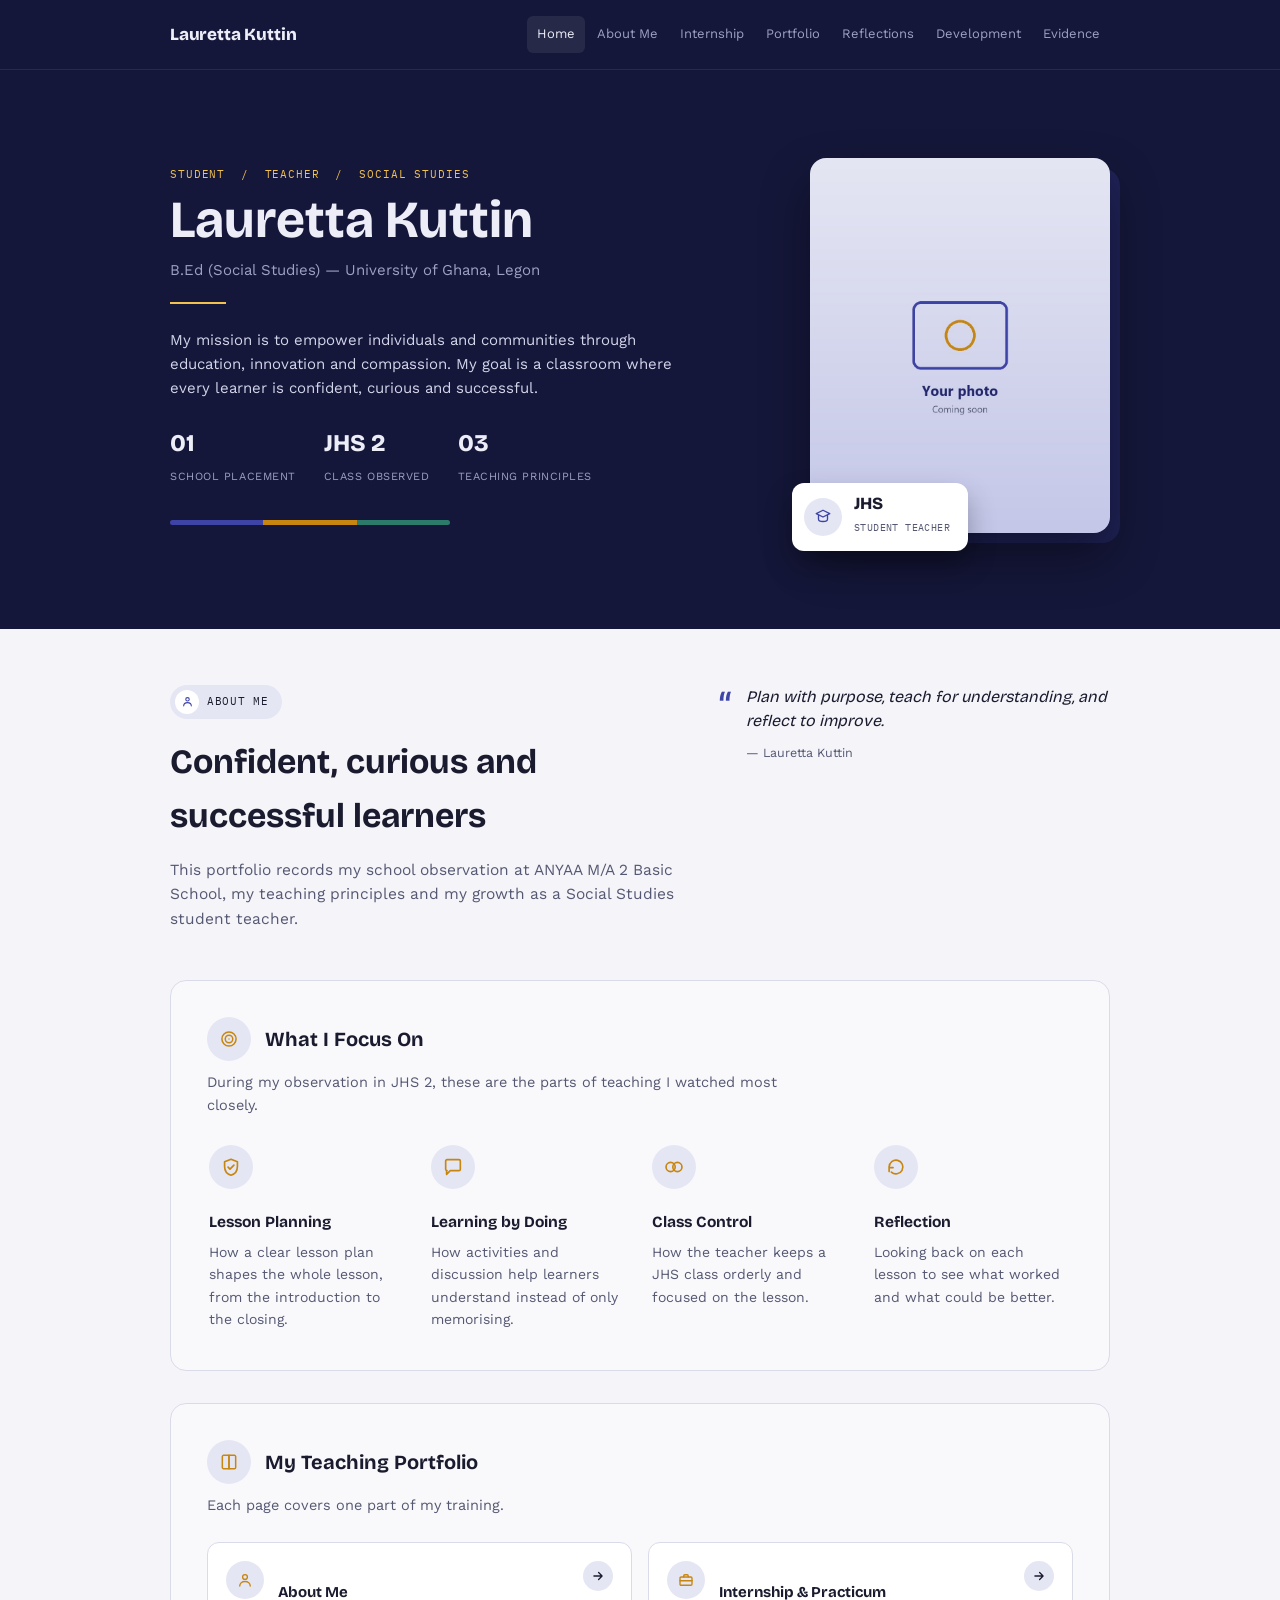
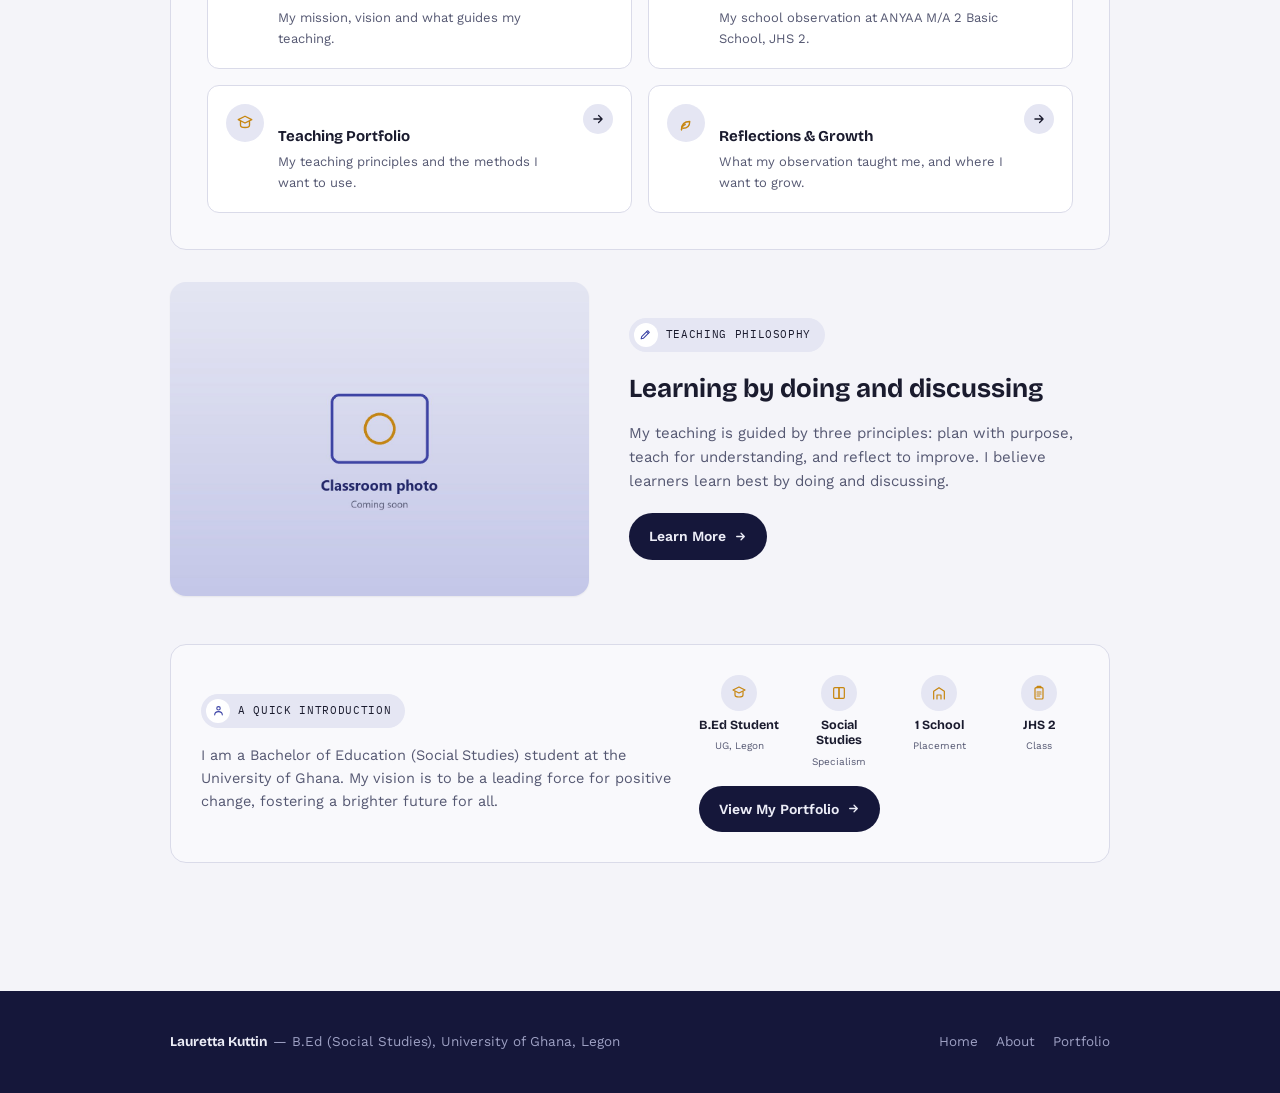
==== commit ff296ace: "Add Lauretta Kuttin's details: mission, vision, teaching beliefs and ANYAA M/A 2 observation Co-Auth" ====
--- a/site/index.html
+++ b/site/index.html
@@ -3,8 +3,8 @@
 <head>
 <meta charset="UTF-8">
 <meta name="viewport" content="width=device-width, initial-scale=1">
-<title>Your Full Name — Home</title>
-<meta name="description" content="Teaching e-portfolio of Your Full Name, B.Ed (Social Studies) student-teacher at the University of Ghana, Legon.">
+<title>Lauretta Kuttin — Home</title>
+<meta name="description" content="Teaching e-portfolio of Lauretta Kuttin, B.Ed (Social Studies) student-teacher at the University of Ghana, Legon.">
 <link rel="stylesheet" href="https://fonts.googleapis.com/css2?family=Bricolage+Grotesque:opsz,wght@12..96,500;12..96,700;12..96,800&family=Work+Sans:wght@400;500;600;700&family=IBM+Plex+Mono:wght@500&display=swap">
 <link rel="stylesheet" href="styles.css">
 </head>
@@ -12,7 +12,7 @@
 
 <header class="site">
   <div class="container nav-row">
-    <a class="brand" href="index.html">Your Name</a>
+    <a class="brand" href="index.html">Lauretta Kuttin</a>
     <button class="nav-toggle" id="navToggle" aria-expanded="false">Menu</button>
     <nav class="links" id="navLinks">
       <a href="index.html" class="active">Home</a>
@@ -30,19 +30,19 @@
   <div class="container hero-grid">
     <div>
       <span class="eyebrow">Student &nbsp;/&nbsp; Teacher &nbsp;/&nbsp; Social Studies</span>
-      <h1>Your Full Name</h1>
-      <p class="role">B.Ed (Social Studies), Distance Education Programme — University of Ghana, Legon</p>
+      <h1>Lauretta Kuttin</h1>
+      <p class="role">B.Ed (Social Studies) — University of Ghana, Legon</p>
       <div class="divider-rule"></div>
-      <p class="pitch">I chose teaching because I want to make a difference in the lives of learners and help every child discover their potential. My goal is a classroom where no learner feels left behind.</p>
+      <p class="pitch">My mission is to empower individuals and communities through education, innovation and compassion. My goal is a classroom where every learner is confident, curious and successful.</p>
       <div class="stat-row">
-        <div class="stat"><b>02</b><span>School Placements</span></div>
-        <div class="stat"><b>00</b><span>Reflective Journals</span></div>
-        <div class="stat"><b>00</b><span>Lessons Taught</span></div>
+        <div class="stat"><b>01</b><span>School Placement</span></div>
+        <div class="stat"><b>JHS 2</b><span>Class Observed</span></div>
+        <div class="stat"><b>03</b><span>Teaching Principles</span></div>
       </div>
       <div class="accentbar"><div style="background:var(--gold)"></div><div style="background:var(--green)"></div><div style="background:var(--maroon)"></div></div>
     </div>
     <div class="hero-photo-wrap">
-      <img class="hero-photo" style="object-position:center 15%;" src="assets/portrait.jpg" alt="Portrait of Your Full Name">
+      <img class="hero-photo" style="object-position:center 15%;" src="assets/portrait.jpg" alt="Portrait of Lauretta Kuttin">
       <div class="hero-badge">
           <div class="badge-icon"><svg width="18" height="18" viewBox="0 0 24 24" fill="none" stroke="currentColor" stroke-width="1.8" stroke-linecap="round" stroke-linejoin="round"><path d="M12 3l9 4.5-9 4.5-9-4.5z"/><path d="M6 10v5c0 1.5 2.7 3 6 3s6-1.5 6-3v-5"/></svg></div>
           <div><b>JHS</b><span>Student Teacher</span></div>
@@ -57,14 +57,14 @@
     <div class="block about-teaser-grid">
       <div>
         <div class="pill-eyebrow"><span class="pill-icon"><svg width="13" height="13" viewBox="0 0 24 24" fill="none" stroke="currentColor" stroke-width="2" stroke-linecap="round" stroke-linejoin="round"><circle cx="12" cy="8" r="3.2"/><path d="M5 20c0-3.5 3-6 7-6s7 2.5 7 6"/></svg></span>About Me</div>
-        <h2 style="font-size:clamp(26px,4vw,34px);margin-bottom:14px;">Helping every child find a path to success</h2>
-        <p style="color:var(--ink-muted);font-size:15.5px;max-width:56ch;">A student teacher's portfolio documenting my school observations and teaching practice at two schools: School One, Town and School Two, Town.</p>
+        <h2 style="font-size:clamp(26px,4vw,34px);margin-bottom:14px;">Confident, curious and successful learners</h2>
+        <p style="color:var(--ink-muted);font-size:15.5px;max-width:56ch;">This portfolio records my school observation at ANYAA M/A 2 Basic School, my teaching principles and my growth as a Social Studies student teacher.</p>
       </div>
       <div class="testimonial">
           <span class="quote-mark">&ldquo;</span>
           <div>
-            <blockquote>Fairness in teaching is not giving every child the same path, but helping each child find a path to success.</blockquote>
-            <cite>— Your Full Name</cite>
+            <blockquote>Plan with purpose, teach for understanding, and reflect to improve.</blockquote>
+            <cite>— Lauretta Kuttin</cite>
           </div>
         </div>
     </div>
@@ -74,27 +74,27 @@
         <div class="focus-icon"><svg width="20" height="20" viewBox="0 0 24 24" fill="none" stroke="currentColor" stroke-width="1.8" stroke-linecap="round" stroke-linejoin="round"><circle cx="12" cy="12" r="8.5"/><circle cx="12" cy="12" r="4.5"/><circle cx="12" cy="12" r=".8" fill="currentColor" stroke="none"/></svg></div>
         <h3>What I Focus On</h3>
       </div>
-      <p class="panel-intro">During my placements I paid particular attention to how teachers manage the classroom, ask questions, and support learners with different abilities and learning needs.</p>
+      <p class="panel-intro">During my observation in JHS 2, these are the parts of teaching I watched most closely.</p>
       <div class="focus-grid">
         <div class="focus-card">
           <div class="focus-icon"><svg width="22" height="22" viewBox="0 0 24 24" fill="none" stroke="currentColor" stroke-width="1.8" stroke-linecap="round" stroke-linejoin="round"><path d="M12 3.5l7 2.8v5.2c0 5-3 8.3-7 9.5-4-1.2-7-4.5-7-9.5V6.3z"/><path d="M8.8 12.2l2.1 2.1 4.3-4.3"/></svg></div>
-          <h4>Classroom Management</h4>
-          <p>Clear rules, routines and a calm response to incidents, so every learner feels safe and respected.</p>
+          <h4>Lesson Planning</h4>
+          <p>How a clear lesson plan shapes the whole lesson, from the introduction to the closing.</p>
         </div>
         <div class="focus-card">
           <div class="focus-icon"><svg width="22" height="22" viewBox="0 0 24 24" fill="none" stroke="currentColor" stroke-width="1.8" stroke-linecap="round" stroke-linejoin="round"><path d="M4 5.5A1.5 1.5 0 0 1 5.5 4h13A1.5 1.5 0 0 1 20 5.5v9A1.5 1.5 0 0 1 18.5 16H9l-4 4v-4H5.5A1.5 1.5 0 0 1 4 14.5z"/></svg></div>
-          <h4>Purposeful Questioning</h4>
-          <p>Asking quick questions during and after lessons to check understanding before moving on.</p>
+          <h4>Learning by Doing</h4>
+          <p>How activities and discussion help learners understand instead of only memorising.</p>
         </div>
         <div class="focus-card">
           <div class="focus-icon"><svg width="22" height="22" viewBox="0 0 24 24" fill="none" stroke="currentColor" stroke-width="1.8" stroke-linecap="round" stroke-linejoin="round"><circle cx="8.3" cy="12" r="5"/><circle cx="15.7" cy="12" r="5"/></svg></div>
-          <h4>Differentiated Learning</h4>
-          <p>Planning for both fast and slow learners, with focused one-on-one help where it is needed.</p>
+          <h4>Class Control</h4>
+          <p>How the teacher keeps a JHS class orderly and focused on the lesson.</p>
         </div>
         <div class="focus-card">
           <div class="focus-icon"><svg width="22" height="22" viewBox="0 0 24 24" fill="none" stroke="currentColor" stroke-width="1.8" stroke-linecap="round" stroke-linejoin="round"><path d="M4.5 12a7.5 7.5 0 1 1 2.4 5.5"/><path d="M4.5 17v-4.3h4.3"/></svg></div>
-          <h4>Inclusive Teaching</h4>
-          <p>Using simple language, the learners' own languages and everyday examples so no learner is left behind.</p>
+          <h4>Reflection</h4>
+          <p>Looking back on each lesson to see what worked and what could be better.</p>
         </div>
       </div>
     </div>
@@ -104,13 +104,13 @@
         <div class="focus-icon"><svg width="20" height="20" viewBox="0 0 24 24" fill="none" stroke="currentColor" stroke-width="1.8" stroke-linecap="round" stroke-linejoin="round"><path d="M4 5.5C4 4.7 4.7 4 5.5 4H12v16H5.5A1.5 1.5 0 0 1 4 18.5z"/><path d="M20 5.5c0-.8-.7-1.5-1.5-1.5H12v16h6.5a1.5 1.5 0 0 0 1.5-1.5z"/></svg></div>
         <h3>My Teaching Portfolio</h3>
       </div>
-      <p class="panel-intro">A collection of key areas where I gained experience and developed my teaching skills.</p>
+      <p class="panel-intro">Each page covers one part of my training.</p>
       <div class="link-grid">
         <a class="link-card" href="about.html">
           <div class="focus-icon"><svg width="18" height="18" viewBox="0 0 24 24" fill="none" stroke="currentColor" stroke-width="1.8" stroke-linecap="round" stroke-linejoin="round"><circle cx="12" cy="8" r="3.2"/><path d="M5 20c0-3.5 3-6 7-6s7 2.5 7 6"/></svg></div>
           <div class="link-body">
             <h4>About Me</h4>
-            <p>My philosophy, values and journey into the teaching profession.</p>
+            <p>My mission, vision and what guides my teaching.</p>
           </div>
           <div class="link-arrow"><svg width="14" height="14" viewBox="0 0 24 24" fill="none" stroke="currentColor" stroke-width="2.2" stroke-linecap="round" stroke-linejoin="round"><path d="M5 12h13M13 6l6 6-6 6"/></svg></div>
         </a>
@@ -118,7 +118,7 @@
           <div class="focus-icon"><svg width="18" height="18" viewBox="0 0 24 24" fill="none" stroke="currentColor" stroke-width="1.8" stroke-linecap="round" stroke-linejoin="round"><rect x="4" y="8" width="16" height="11" rx="1.5"/><path d="M9 8V6.5A1.5 1.5 0 0 1 10.5 5h3A1.5 1.5 0 0 1 15 6.5V8"/><path d="M4 13h16"/></svg></div>
           <div class="link-body">
             <h4>Internship &amp; Practicum</h4>
-            <p>Two placements: School One, Town and School Two, Town.</p>
+            <p>My school observation at ANYAA M/A 2 Basic School, JHS 2.</p>
           </div>
           <div class="link-arrow"><svg width="14" height="14" viewBox="0 0 24 24" fill="none" stroke="currentColor" stroke-width="2.2" stroke-linecap="round" stroke-linejoin="round"><path d="M5 12h13M13 6l6 6-6 6"/></svg></div>
         </a>
@@ -126,7 +126,7 @@
           <div class="focus-icon"><svg width="18" height="18" viewBox="0 0 24 24" fill="none" stroke="currentColor" stroke-width="1.8" stroke-linecap="round" stroke-linejoin="round"><path d="M12 3l9 4.5-9 4.5-9-4.5z"/><path d="M6 10v5c0 1.5 2.7 3 6 3s6-1.5 6-3v-5"/></svg></div>
           <div class="link-body">
             <h4>Teaching Portfolio</h4>
-            <p>My lessons, teaching materials and the strategies I'm building into my practice.</p>
+            <p>My teaching principles and the methods I want to use.</p>
           </div>
           <div class="link-arrow"><svg width="14" height="14" viewBox="0 0 24 24" fill="none" stroke="currentColor" stroke-width="2.2" stroke-linecap="round" stroke-linejoin="round"><path d="M5 12h13M13 6l6 6-6 6"/></svg></div>
         </a>
@@ -134,7 +134,7 @@
           <div class="focus-icon"><svg width="18" height="18" viewBox="0 0 24 24" fill="none" stroke="currentColor" stroke-width="1.8" stroke-linecap="round" stroke-linejoin="round"><path d="M6 21c0-7 4-11 11-11 0 6-3 9-9 9"/><path d="M6 21c0-4 2-6 5-7"/></svg></div>
           <div class="link-body">
             <h4>Reflections &amp; Growth</h4>
-            <p>What my reflective journals have taught me, and what I'm still working to improve.</p>
+            <p>What my observation taught me, and where I want to grow.</p>
           </div>
           <div class="link-arrow"><svg width="14" height="14" viewBox="0 0 24 24" fill="none" stroke="currentColor" stroke-width="2.2" stroke-linecap="round" stroke-linejoin="round"><path d="M5 12h13M13 6l6 6-6 6"/></svg></div>
         </a>
@@ -145,8 +145,8 @@
       <img class="philosophy-photo" src="assets/home-teaching.jpg" alt="Classroom photo">
       <div>
         <div class="pill-eyebrow"><span class="pill-icon"><svg width="13" height="13" viewBox="0 0 24 24" fill="none" stroke="currentColor" stroke-width="2" stroke-linecap="round" stroke-linejoin="round"><path d="M4 20l1-4L16 5l3 3L8 19l-4 1z"/><path d="M14 7l3 3"/></svg></span>Teaching Philosophy</div>
-        <h3 style="font-size:clamp(22px,3.2vw,26px);margin-bottom:12px;">Every child, a fair chance</h3>
-        <p style="color:var(--ink-muted);font-size:15px;max-width:52ch;margin-bottom:20px;">I believe teaching goes beyond explaining lessons; it is about understanding the learners behind them. I hope to become a teacher who uses differentiated learning to meet individual needs, gives every child a fair chance, and creates a classroom where no learner feels left behind.</p>
+        <h3 style="font-size:clamp(22px,3.2vw,26px);margin-bottom:12px;">Learning by doing and discussing</h3>
+        <p style="color:var(--ink-muted);font-size:15px;max-width:52ch;margin-bottom:20px;">My teaching is guided by three principles: plan with purpose, teach for understanding, and reflect to improve. I believe learners learn best by doing and discussing.</p>
         <a class="btn-dark" href="about.html">Learn More <svg width="13" height="13" viewBox="0 0 24 24" fill="none" stroke="currentColor" stroke-width="2.4" stroke-linecap="round" stroke-linejoin="round"><path d="M5 12h13M13 6l6 6-6 6"/></svg></a>
       </div>
     </div>
@@ -154,7 +154,7 @@
     <div class="block intro-bar">
       <div class="intro-text">
         <div class="pill-eyebrow"><span class="pill-icon"><svg width="13" height="13" viewBox="0 0 24 24" fill="none" stroke="currentColor" stroke-width="2" stroke-linecap="round" stroke-linejoin="round"><circle cx="12" cy="8" r="3.2"/><path d="M5 20c0-3.5 3-6 7-6s7 2.5 7 6"/></svg></span>A Quick Introduction</div>
-        <p style="font-size:14.5px;color:var(--ink-muted);max-width:56ch;">I am a Bachelor of Education student at the University of Ghana, specialising in Social Studies. I chose teaching because I want to make a difference in the lives of learners and help every child discover their potential.</p>
+        <p style="font-size:14.5px;color:var(--ink-muted);max-width:56ch;">I am a Bachelor of Education (Social Studies) student at the University of Ghana. My vision is to be a leading force for positive change, fostering a brighter future for all.</p>
       </div>
       <div class="intro-side">
         <div class="mini-stats">
@@ -168,11 +168,11 @@
           </div>
           <div class="mini-stat">
             <div class="focus-icon"><svg width="16" height="16" viewBox="0 0 24 24" fill="none" stroke="currentColor" stroke-width="1.8" stroke-linecap="round" stroke-linejoin="round"><path d="M4 21V9.5L12 4l8 5.5V21"/><path d="M9 21v-6h6v6"/></svg></div>
-            <b>2 Schools</b><span>Placements</span>
+            <b>1 School</b><span>Placement</span>
           </div>
           <div class="mini-stat">
             <div class="focus-icon"><svg width="16" height="16" viewBox="0 0 24 24" fill="none" stroke="currentColor" stroke-width="1.8" stroke-linecap="round" stroke-linejoin="round"><rect x="6" y="4" width="12" height="17" rx="1.5"/><path d="M9 4V3a1 1 0 0 1 1-1h4a1 1 0 0 1 1 1v1"/><path d="M9 10.5h6M9 13.5h6M9 16.5h4"/></svg></div>
-            <b>0 Journals</b><span>Reflective</span>
+            <b>JHS 2</b><span>Class</span>
           </div>
         </div>
         <a class="btn-dark" href="portfolio.html">View My Portfolio <svg width="13" height="13" viewBox="0 0 24 24" fill="none" stroke="currentColor" stroke-width="2.4" stroke-linecap="round" stroke-linejoin="round"><path d="M5 12h13M13 6l6 6-6 6"/></svg></a>
@@ -183,7 +183,7 @@
 
 <footer class="site">
   <div class="container">
-    <div><strong>Your Full Name</strong> — B.Ed (Social Studies), Distance Education Programme, University of Ghana, Legon</div>
+    <div><strong>Lauretta Kuttin</strong> — B.Ed (Social Studies), University of Ghana, Legon</div>
     <div class="foot-links">
       <a href="index.html">Home</a>
       <a href="about.html">About</a>
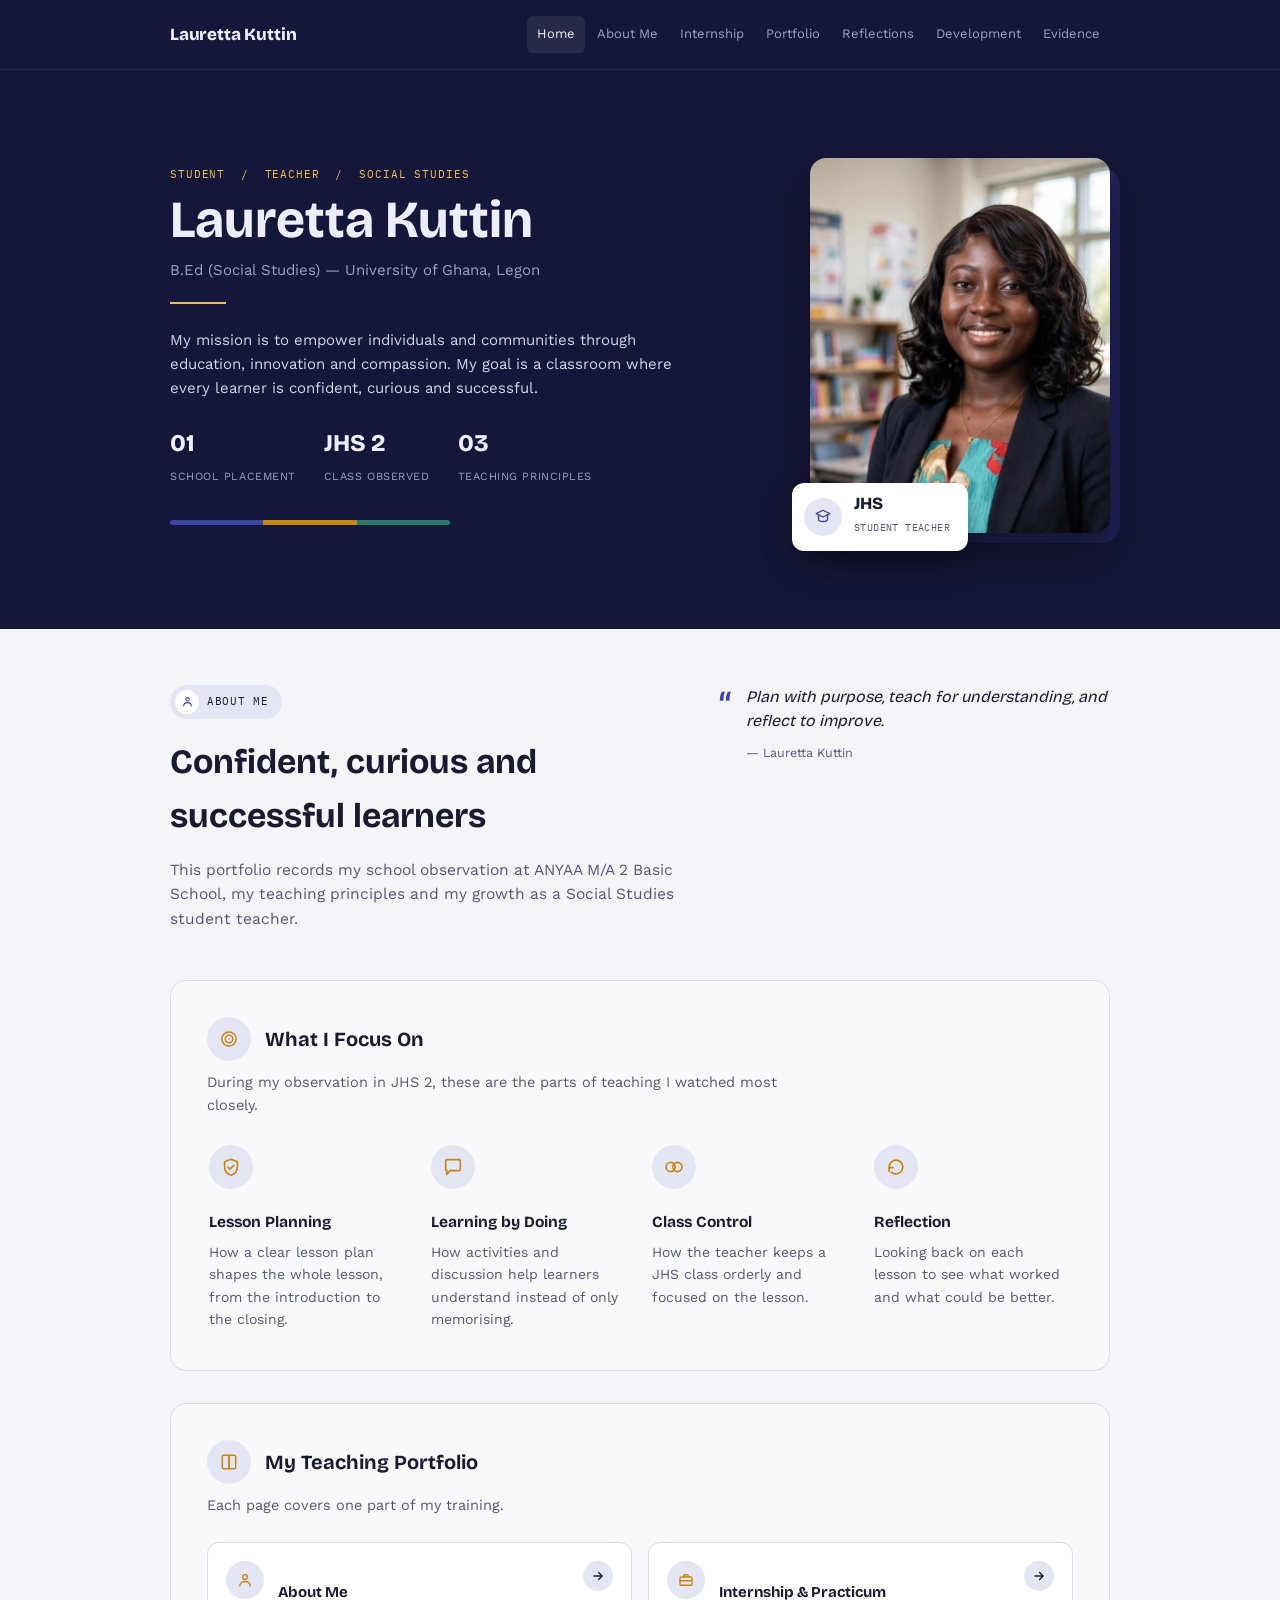
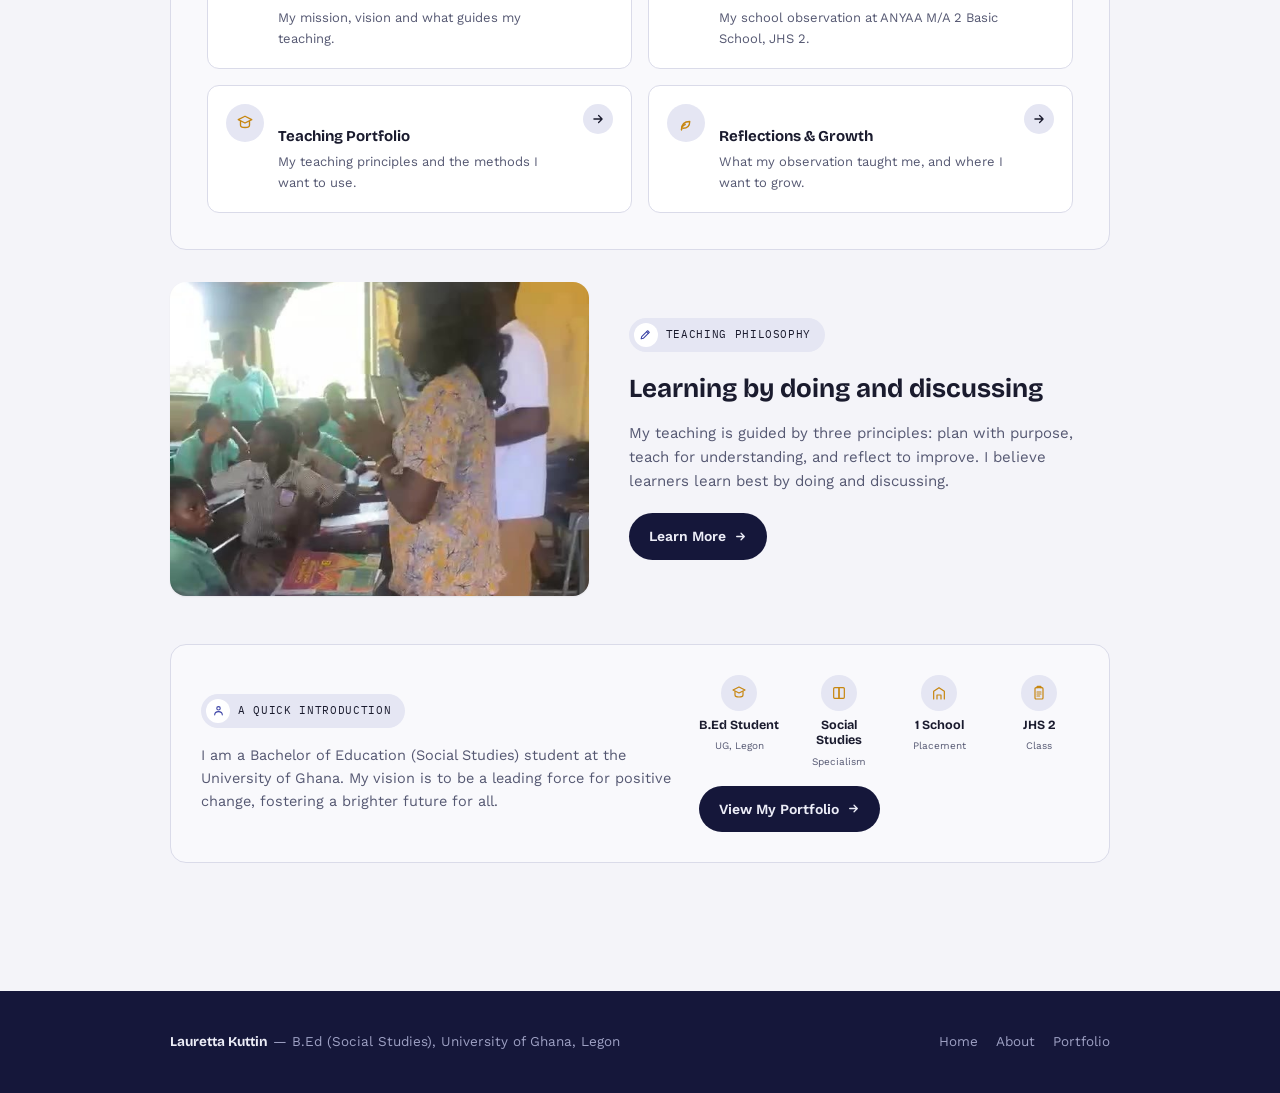
==== commit 38cc9c42: "Add Lauretta's portrait, school photo and classroom clip Co-Authored-By: Claude Opus 5.5 <noreply@an" ====
--- a/site/index.html
+++ b/site/index.html
@@ -142,7 +142,7 @@
     </div>
 
     <div class="block philosophy-split">
-      <img class="philosophy-photo" src="assets/home-teaching.jpg" alt="Classroom photo">
+      <img class="philosophy-photo" style="object-position:center 30%;" src="assets/teaching.jpg" alt="Lauretta in front of her JHS 2 class at ANYAA M/A 2 Basic School">
       <div>
         <div class="pill-eyebrow"><span class="pill-icon"><svg width="13" height="13" viewBox="0 0 24 24" fill="none" stroke="currentColor" stroke-width="2" stroke-linecap="round" stroke-linejoin="round"><path d="M4 20l1-4L16 5l3 3L8 19l-4 1z"/><path d="M14 7l3 3"/></svg></span>Teaching Philosophy</div>
         <h3 style="font-size:clamp(22px,3.2vw,26px);margin-bottom:12px;">Learning by doing and discussing</h3>
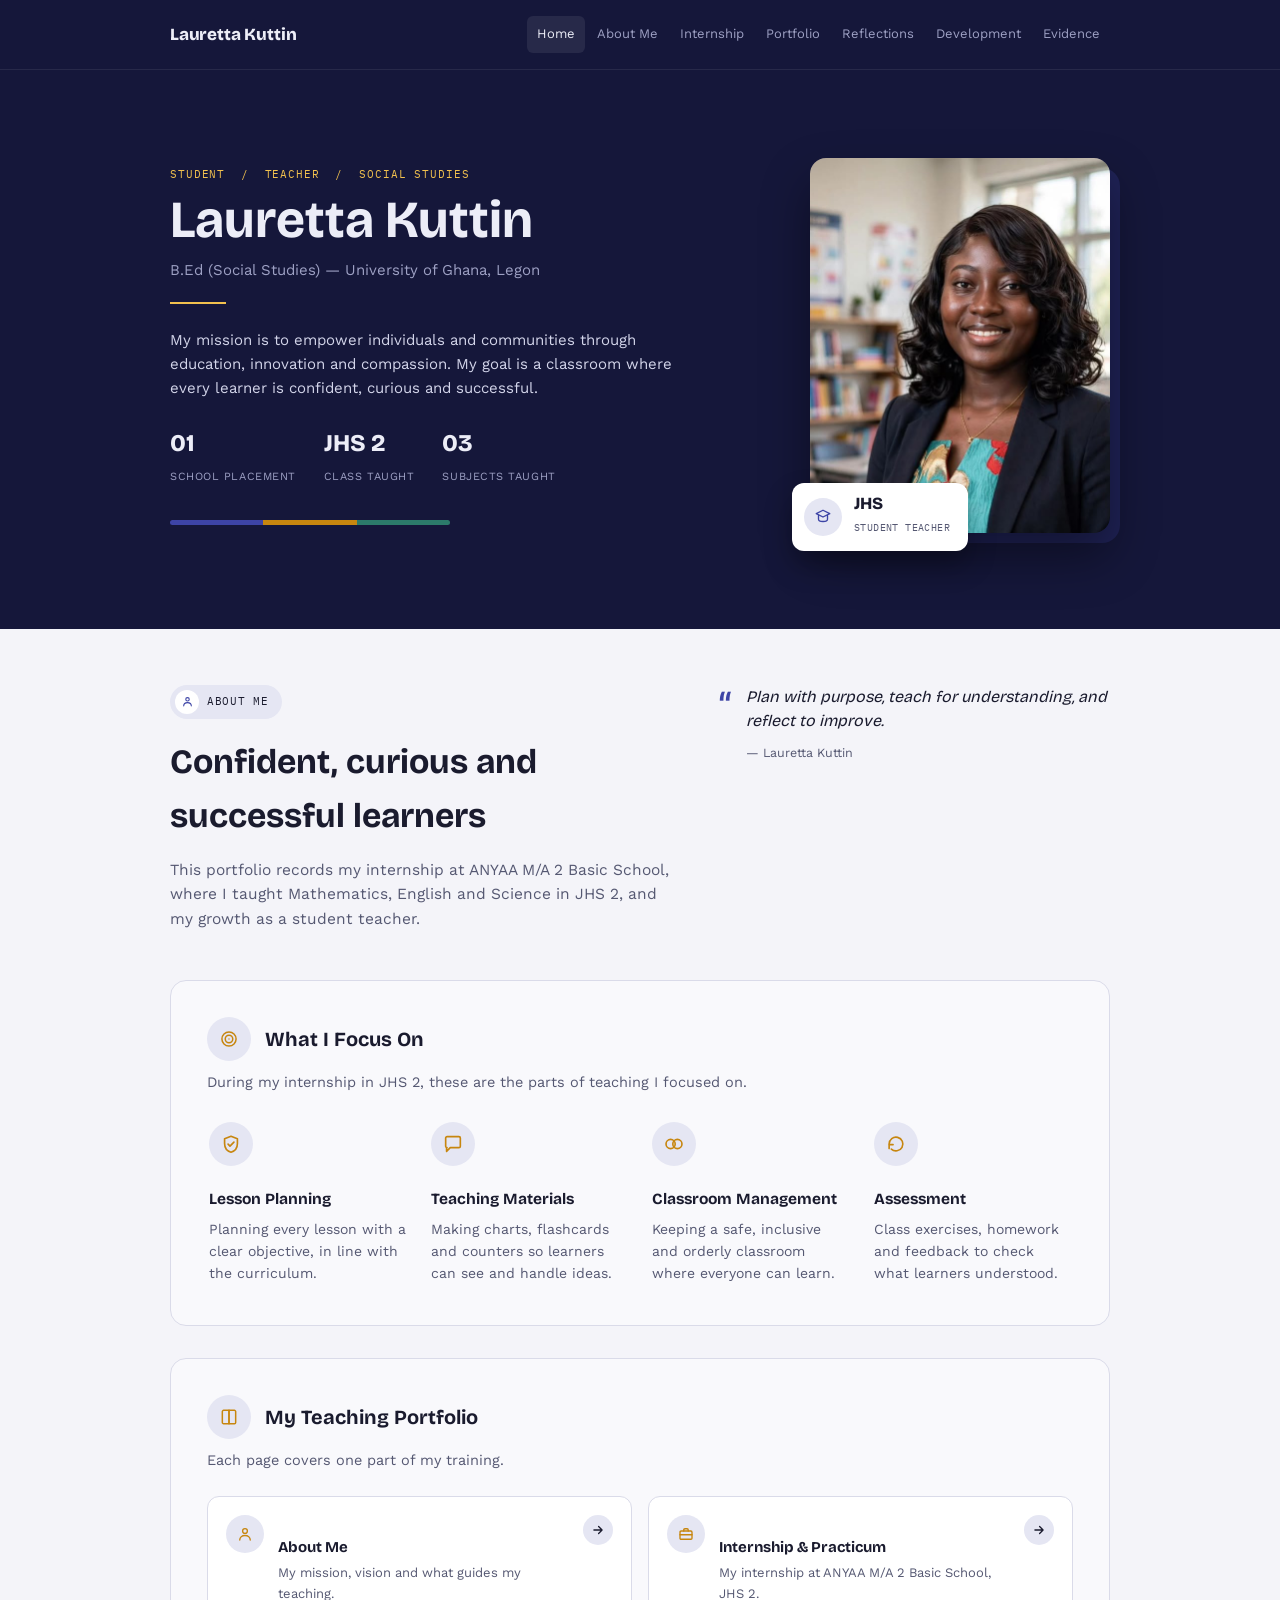
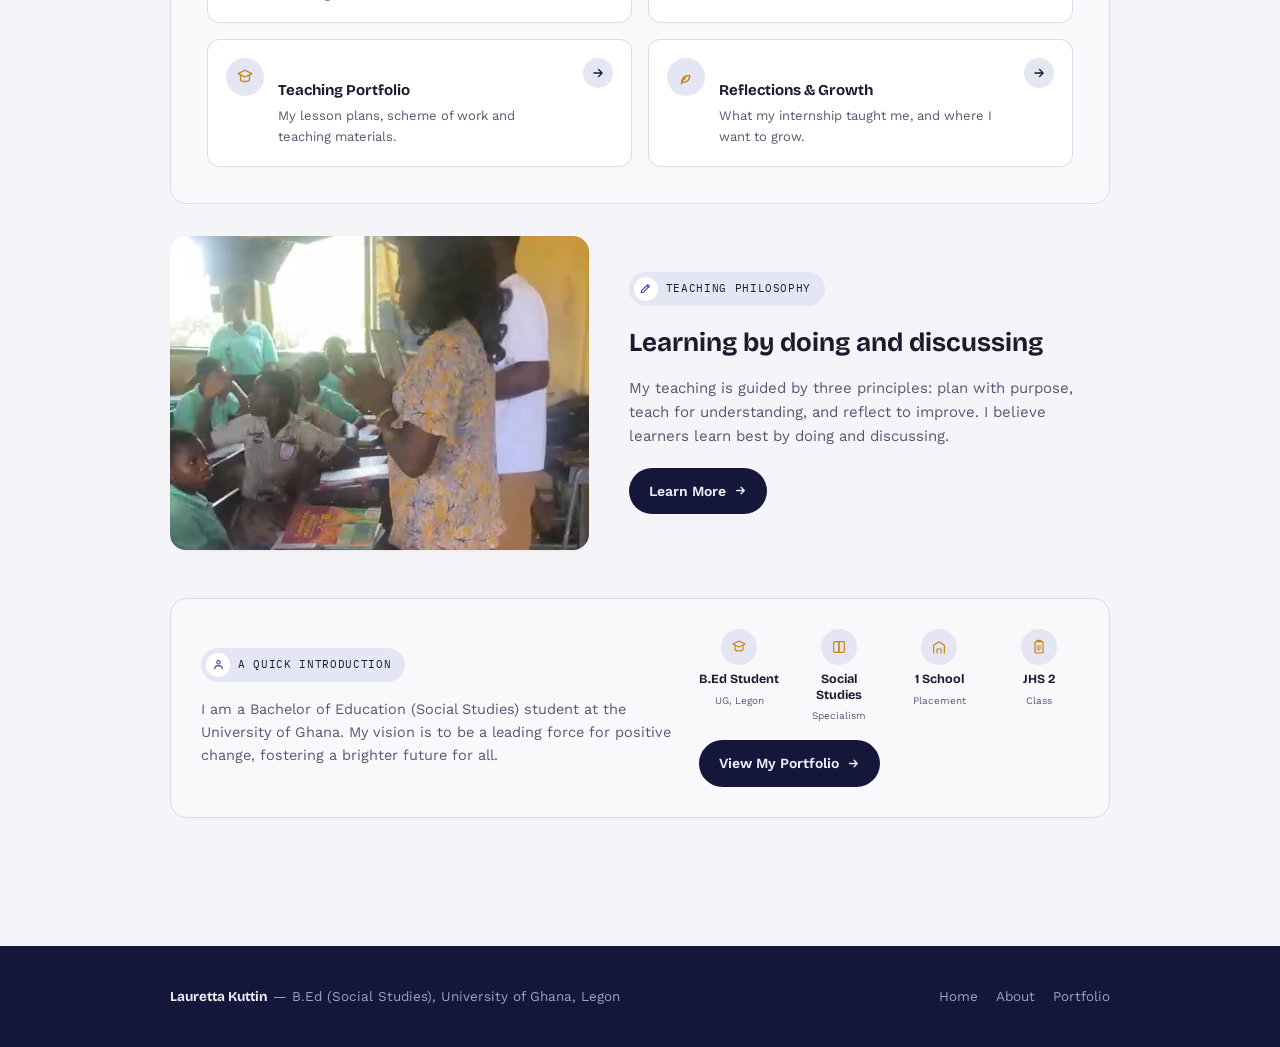
==== commit 03b2c5a3: "Lauretta taught JHS 2: add responsibilities, goals, scheme of work, lesson plan and TLMs Co-Authored" ====
--- a/site/index.html
+++ b/site/index.html
@@ -36,8 +36,8 @@
       <p class="pitch">My mission is to empower individuals and communities through education, innovation and compassion. My goal is a classroom where every learner is confident, curious and successful.</p>
       <div class="stat-row">
         <div class="stat"><b>01</b><span>School Placement</span></div>
-        <div class="stat"><b>JHS 2</b><span>Class Observed</span></div>
-        <div class="stat"><b>03</b><span>Teaching Principles</span></div>
+        <div class="stat"><b>JHS 2</b><span>Class Taught</span></div>
+        <div class="stat"><b>03</b><span>Subjects Taught</span></div>
       </div>
       <div class="accentbar"><div style="background:var(--gold)"></div><div style="background:var(--green)"></div><div style="background:var(--maroon)"></div></div>
     </div>
@@ -58,7 +58,7 @@
       <div>
         <div class="pill-eyebrow"><span class="pill-icon"><svg width="13" height="13" viewBox="0 0 24 24" fill="none" stroke="currentColor" stroke-width="2" stroke-linecap="round" stroke-linejoin="round"><circle cx="12" cy="8" r="3.2"/><path d="M5 20c0-3.5 3-6 7-6s7 2.5 7 6"/></svg></span>About Me</div>
         <h2 style="font-size:clamp(26px,4vw,34px);margin-bottom:14px;">Confident, curious and successful learners</h2>
-        <p style="color:var(--ink-muted);font-size:15.5px;max-width:56ch;">This portfolio records my school observation at ANYAA M/A 2 Basic School, my teaching principles and my growth as a Social Studies student teacher.</p>
+        <p style="color:var(--ink-muted);font-size:15.5px;max-width:56ch;">This portfolio records my internship at ANYAA M/A 2 Basic School, where I taught Mathematics, English and Science in JHS 2, and my growth as a student teacher.</p>
       </div>
       <div class="testimonial">
           <span class="quote-mark">&ldquo;</span>
@@ -74,27 +74,27 @@
         <div class="focus-icon"><svg width="20" height="20" viewBox="0 0 24 24" fill="none" stroke="currentColor" stroke-width="1.8" stroke-linecap="round" stroke-linejoin="round"><circle cx="12" cy="12" r="8.5"/><circle cx="12" cy="12" r="4.5"/><circle cx="12" cy="12" r=".8" fill="currentColor" stroke="none"/></svg></div>
         <h3>What I Focus On</h3>
       </div>
-      <p class="panel-intro">During my observation in JHS 2, these are the parts of teaching I watched most closely.</p>
+      <p class="panel-intro">During my internship in JHS 2, these are the parts of teaching I focused on.</p>
       <div class="focus-grid">
         <div class="focus-card">
           <div class="focus-icon"><svg width="22" height="22" viewBox="0 0 24 24" fill="none" stroke="currentColor" stroke-width="1.8" stroke-linecap="round" stroke-linejoin="round"><path d="M12 3.5l7 2.8v5.2c0 5-3 8.3-7 9.5-4-1.2-7-4.5-7-9.5V6.3z"/><path d="M8.8 12.2l2.1 2.1 4.3-4.3"/></svg></div>
           <h4>Lesson Planning</h4>
-          <p>How a clear lesson plan shapes the whole lesson, from the introduction to the closing.</p>
+          <p>Planning every lesson with a clear objective, in line with the curriculum.</p>
         </div>
         <div class="focus-card">
           <div class="focus-icon"><svg width="22" height="22" viewBox="0 0 24 24" fill="none" stroke="currentColor" stroke-width="1.8" stroke-linecap="round" stroke-linejoin="round"><path d="M4 5.5A1.5 1.5 0 0 1 5.5 4h13A1.5 1.5 0 0 1 20 5.5v9A1.5 1.5 0 0 1 18.5 16H9l-4 4v-4H5.5A1.5 1.5 0 0 1 4 14.5z"/></svg></div>
-          <h4>Learning by Doing</h4>
-          <p>How activities and discussion help learners understand instead of only memorising.</p>
+          <h4>Teaching Materials</h4>
+          <p>Making charts, flashcards and counters so learners can see and handle ideas.</p>
         </div>
         <div class="focus-card">
           <div class="focus-icon"><svg width="22" height="22" viewBox="0 0 24 24" fill="none" stroke="currentColor" stroke-width="1.8" stroke-linecap="round" stroke-linejoin="round"><circle cx="8.3" cy="12" r="5"/><circle cx="15.7" cy="12" r="5"/></svg></div>
-          <h4>Class Control</h4>
-          <p>How the teacher keeps a JHS class orderly and focused on the lesson.</p>
+          <h4>Classroom Management</h4>
+          <p>Keeping a safe, inclusive and orderly classroom where everyone can learn.</p>
         </div>
         <div class="focus-card">
           <div class="focus-icon"><svg width="22" height="22" viewBox="0 0 24 24" fill="none" stroke="currentColor" stroke-width="1.8" stroke-linecap="round" stroke-linejoin="round"><path d="M4.5 12a7.5 7.5 0 1 1 2.4 5.5"/><path d="M4.5 17v-4.3h4.3"/></svg></div>
-          <h4>Reflection</h4>
-          <p>Looking back on each lesson to see what worked and what could be better.</p>
+          <h4>Assessment</h4>
+          <p>Class exercises, homework and feedback to check what learners understood.</p>
         </div>
       </div>
     </div>
@@ -118,7 +118,7 @@
           <div class="focus-icon"><svg width="18" height="18" viewBox="0 0 24 24" fill="none" stroke="currentColor" stroke-width="1.8" stroke-linecap="round" stroke-linejoin="round"><rect x="4" y="8" width="16" height="11" rx="1.5"/><path d="M9 8V6.5A1.5 1.5 0 0 1 10.5 5h3A1.5 1.5 0 0 1 15 6.5V8"/><path d="M4 13h16"/></svg></div>
           <div class="link-body">
             <h4>Internship &amp; Practicum</h4>
-            <p>My school observation at ANYAA M/A 2 Basic School, JHS 2.</p>
+            <p>My internship at ANYAA M/A 2 Basic School, JHS 2.</p>
           </div>
           <div class="link-arrow"><svg width="14" height="14" viewBox="0 0 24 24" fill="none" stroke="currentColor" stroke-width="2.2" stroke-linecap="round" stroke-linejoin="round"><path d="M5 12h13M13 6l6 6-6 6"/></svg></div>
         </a>
@@ -126,7 +126,7 @@
           <div class="focus-icon"><svg width="18" height="18" viewBox="0 0 24 24" fill="none" stroke="currentColor" stroke-width="1.8" stroke-linecap="round" stroke-linejoin="round"><path d="M12 3l9 4.5-9 4.5-9-4.5z"/><path d="M6 10v5c0 1.5 2.7 3 6 3s6-1.5 6-3v-5"/></svg></div>
           <div class="link-body">
             <h4>Teaching Portfolio</h4>
-            <p>My teaching principles and the methods I want to use.</p>
+            <p>My lesson plans, scheme of work and teaching materials.</p>
           </div>
           <div class="link-arrow"><svg width="14" height="14" viewBox="0 0 24 24" fill="none" stroke="currentColor" stroke-width="2.2" stroke-linecap="round" stroke-linejoin="round"><path d="M5 12h13M13 6l6 6-6 6"/></svg></div>
         </a>
@@ -134,7 +134,7 @@
           <div class="focus-icon"><svg width="18" height="18" viewBox="0 0 24 24" fill="none" stroke="currentColor" stroke-width="1.8" stroke-linecap="round" stroke-linejoin="round"><path d="M6 21c0-7 4-11 11-11 0 6-3 9-9 9"/><path d="M6 21c0-4 2-6 5-7"/></svg></div>
           <div class="link-body">
             <h4>Reflections &amp; Growth</h4>
-            <p>What my observation taught me, and where I want to grow.</p>
+            <p>What my internship taught me, and where I want to grow.</p>
           </div>
           <div class="link-arrow"><svg width="14" height="14" viewBox="0 0 24 24" fill="none" stroke="currentColor" stroke-width="2.2" stroke-linecap="round" stroke-linejoin="round"><path d="M5 12h13M13 6l6 6-6 6"/></svg></div>
         </a>
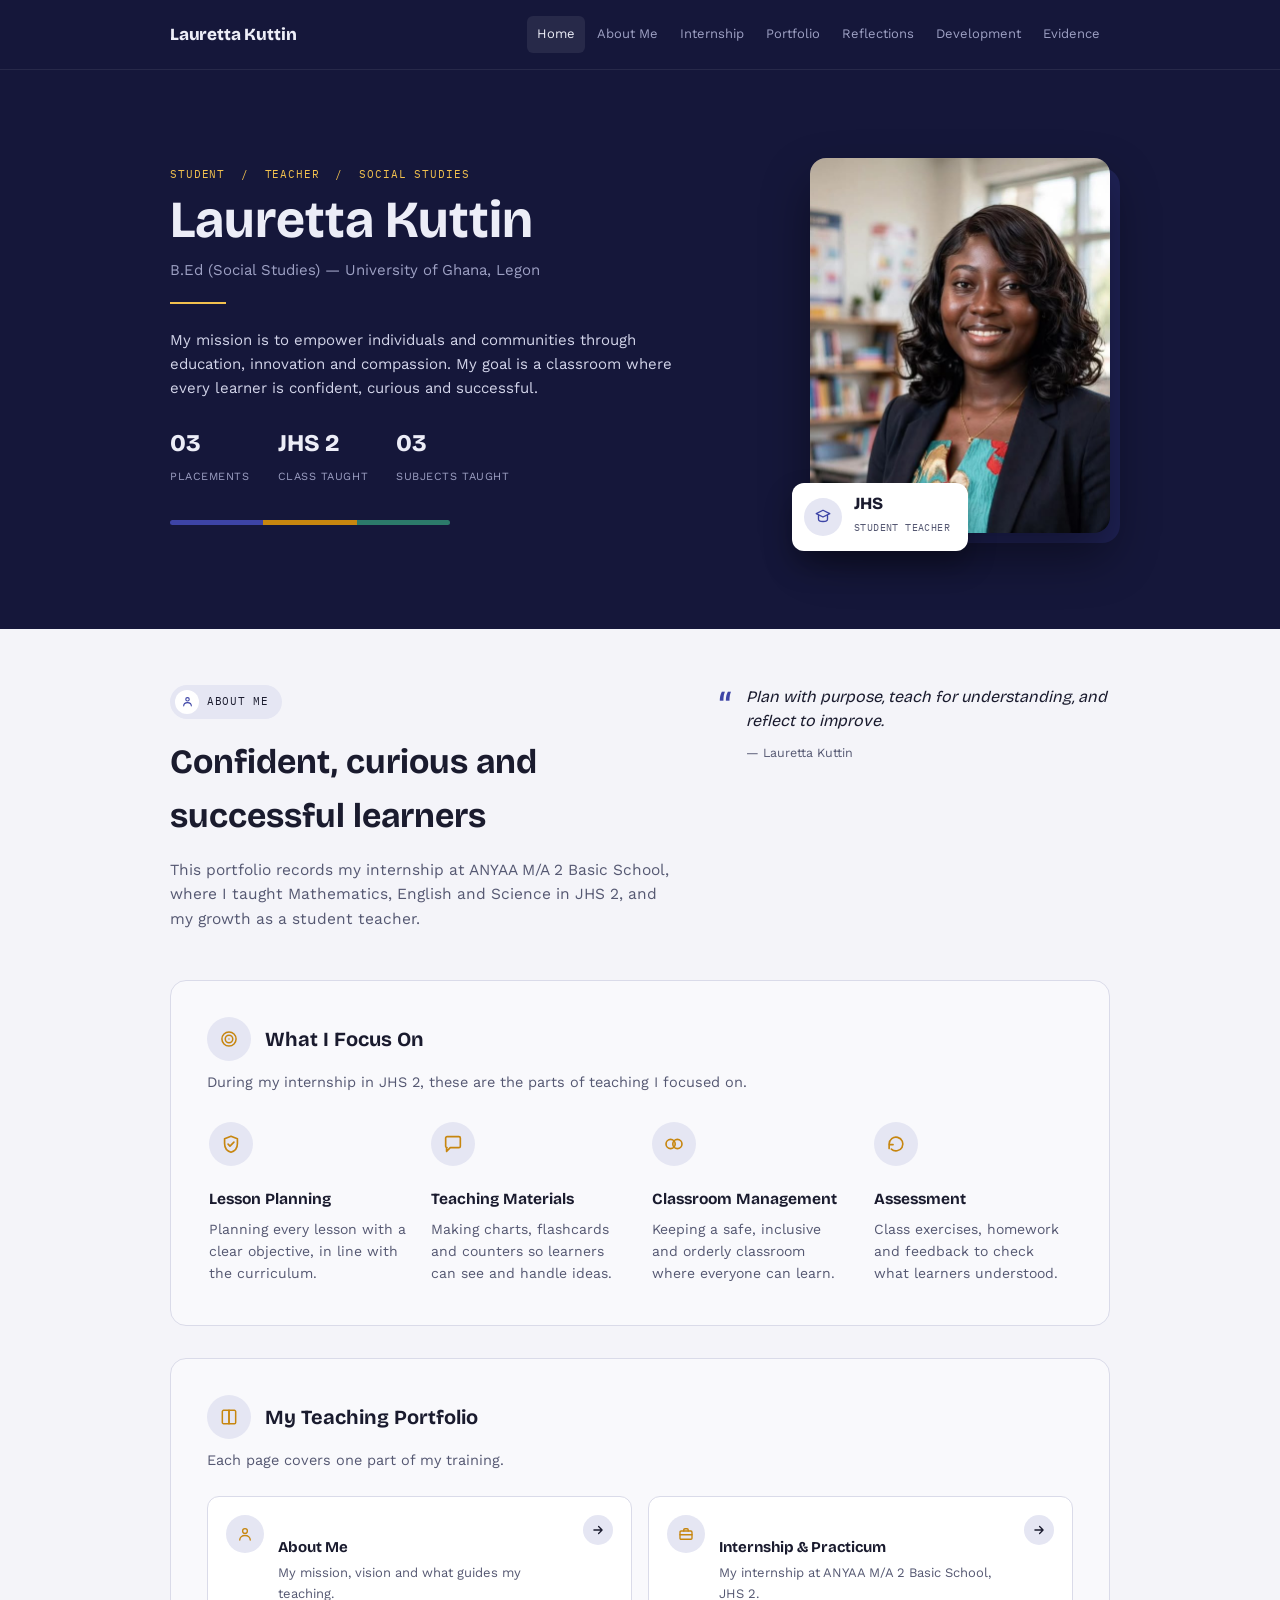
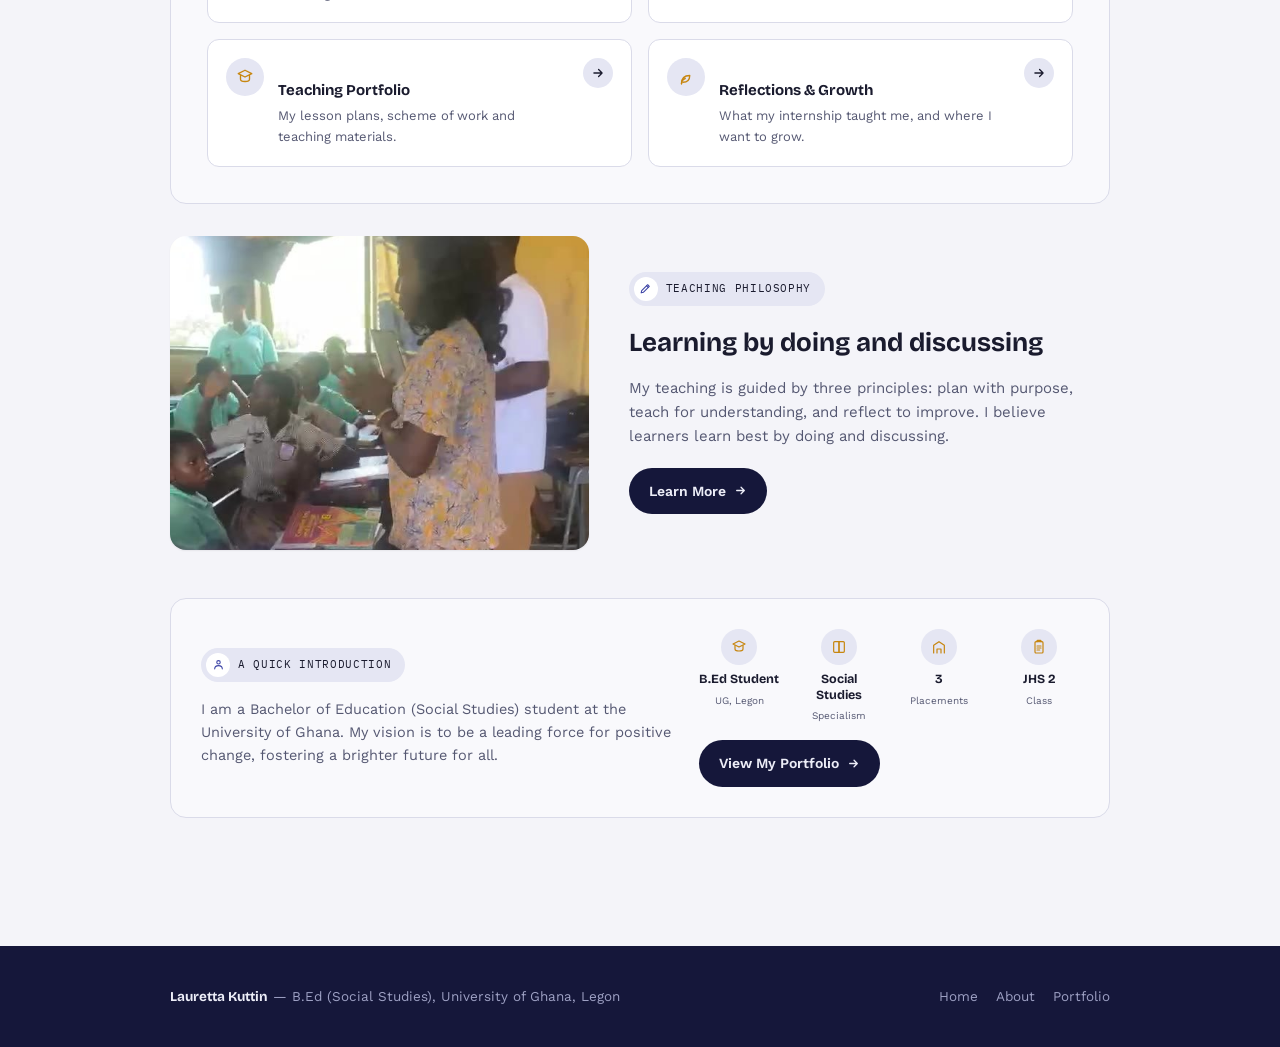
==== commit d6de6748: "Add Lauretta's reflective journals, score sheet, school history and placements Three journals (Y1S2," ====
--- a/site/index.html
+++ b/site/index.html
@@ -35,7 +35,7 @@
       <div class="divider-rule"></div>
       <p class="pitch">My mission is to empower individuals and communities through education, innovation and compassion. My goal is a classroom where every learner is confident, curious and successful.</p>
       <div class="stat-row">
-        <div class="stat"><b>01</b><span>School Placement</span></div>
+        <div class="stat"><b>03</b><span>Placements</span></div>
         <div class="stat"><b>JHS 2</b><span>Class Taught</span></div>
         <div class="stat"><b>03</b><span>Subjects Taught</span></div>
       </div>
@@ -168,7 +168,7 @@
           </div>
           <div class="mini-stat">
             <div class="focus-icon"><svg width="16" height="16" viewBox="0 0 24 24" fill="none" stroke="currentColor" stroke-width="1.8" stroke-linecap="round" stroke-linejoin="round"><path d="M4 21V9.5L12 4l8 5.5V21"/><path d="M9 21v-6h6v6"/></svg></div>
-            <b>1 School</b><span>Placement</span>
+            <b>3</b><span>Placements</span>
           </div>
           <div class="mini-stat">
             <div class="focus-icon"><svg width="16" height="16" viewBox="0 0 24 24" fill="none" stroke="currentColor" stroke-width="1.8" stroke-linecap="round" stroke-linejoin="round"><rect x="6" y="4" width="12" height="17" rx="1.5"/><path d="M9 4V3a1 1 0 0 1 1-1h4a1 1 0 0 1 1 1v1"/><path d="M9 10.5h6M9 13.5h6M9 16.5h4"/></svg></div>
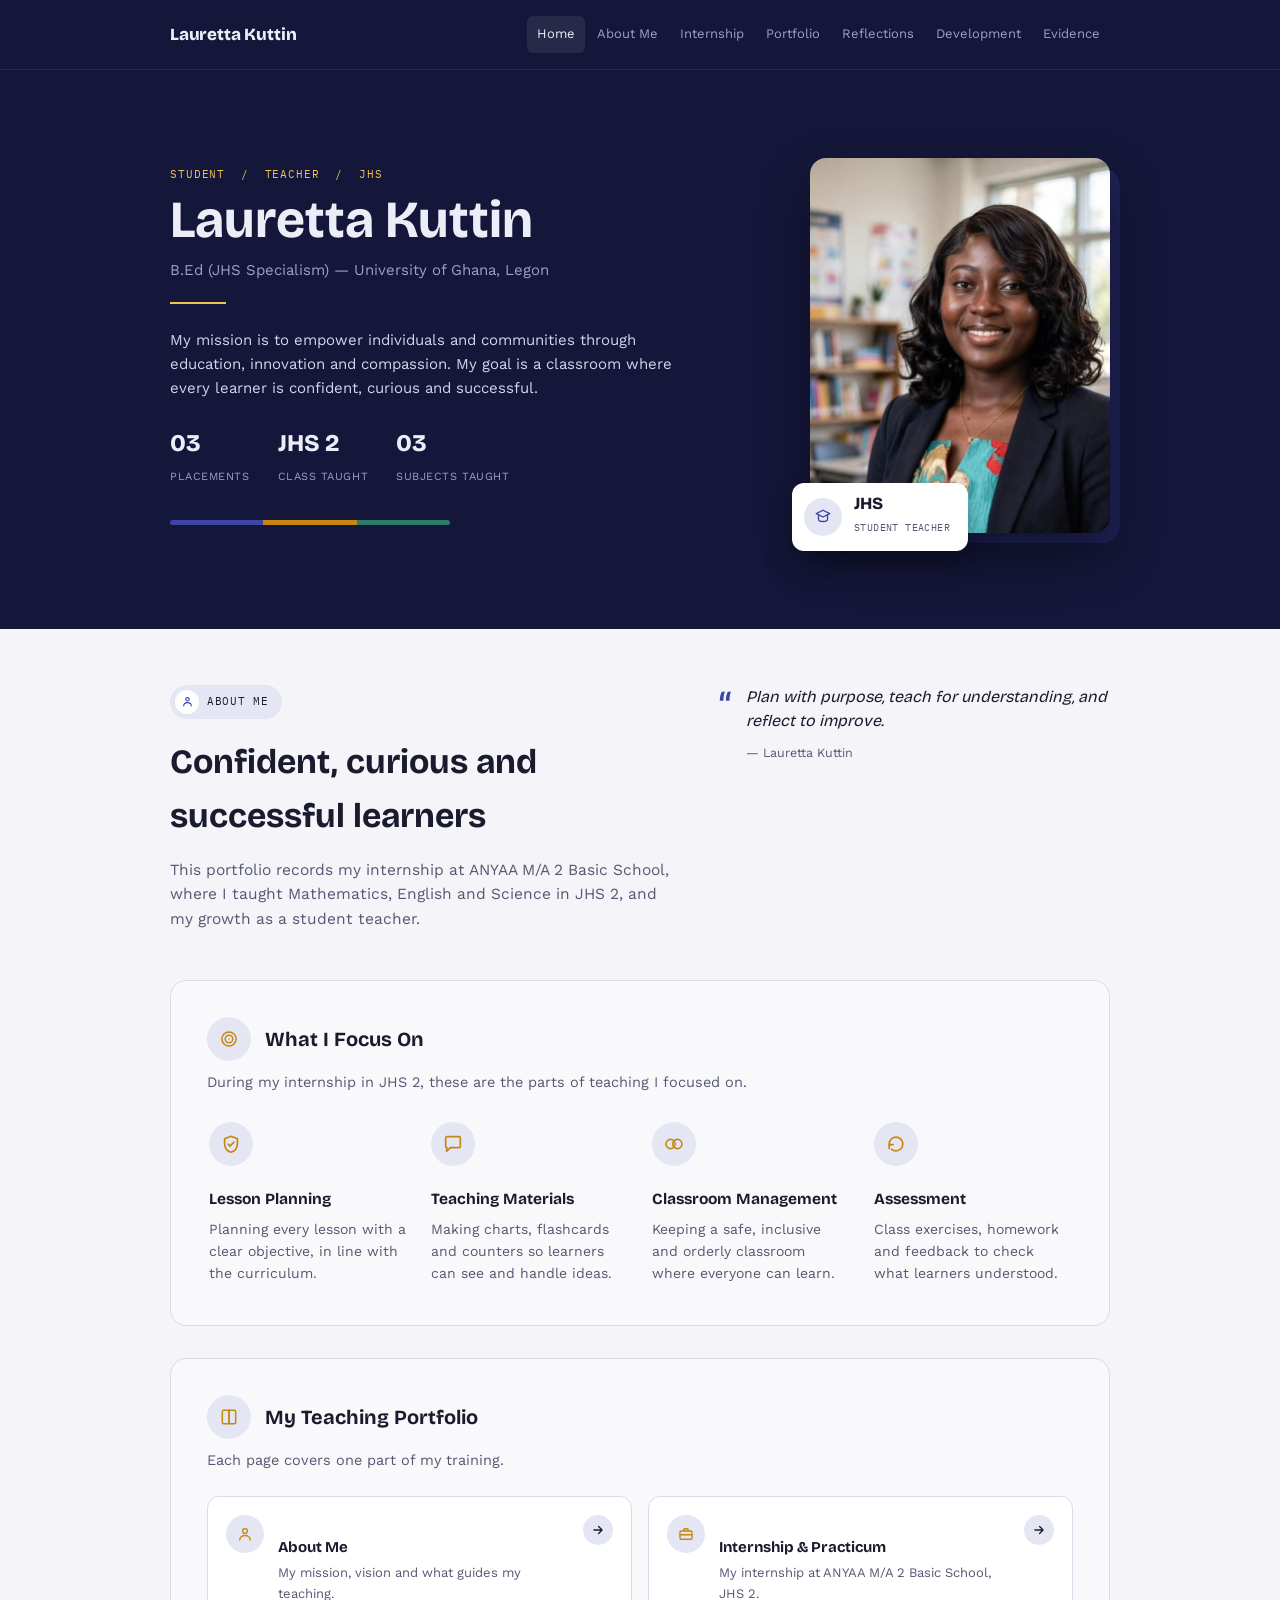
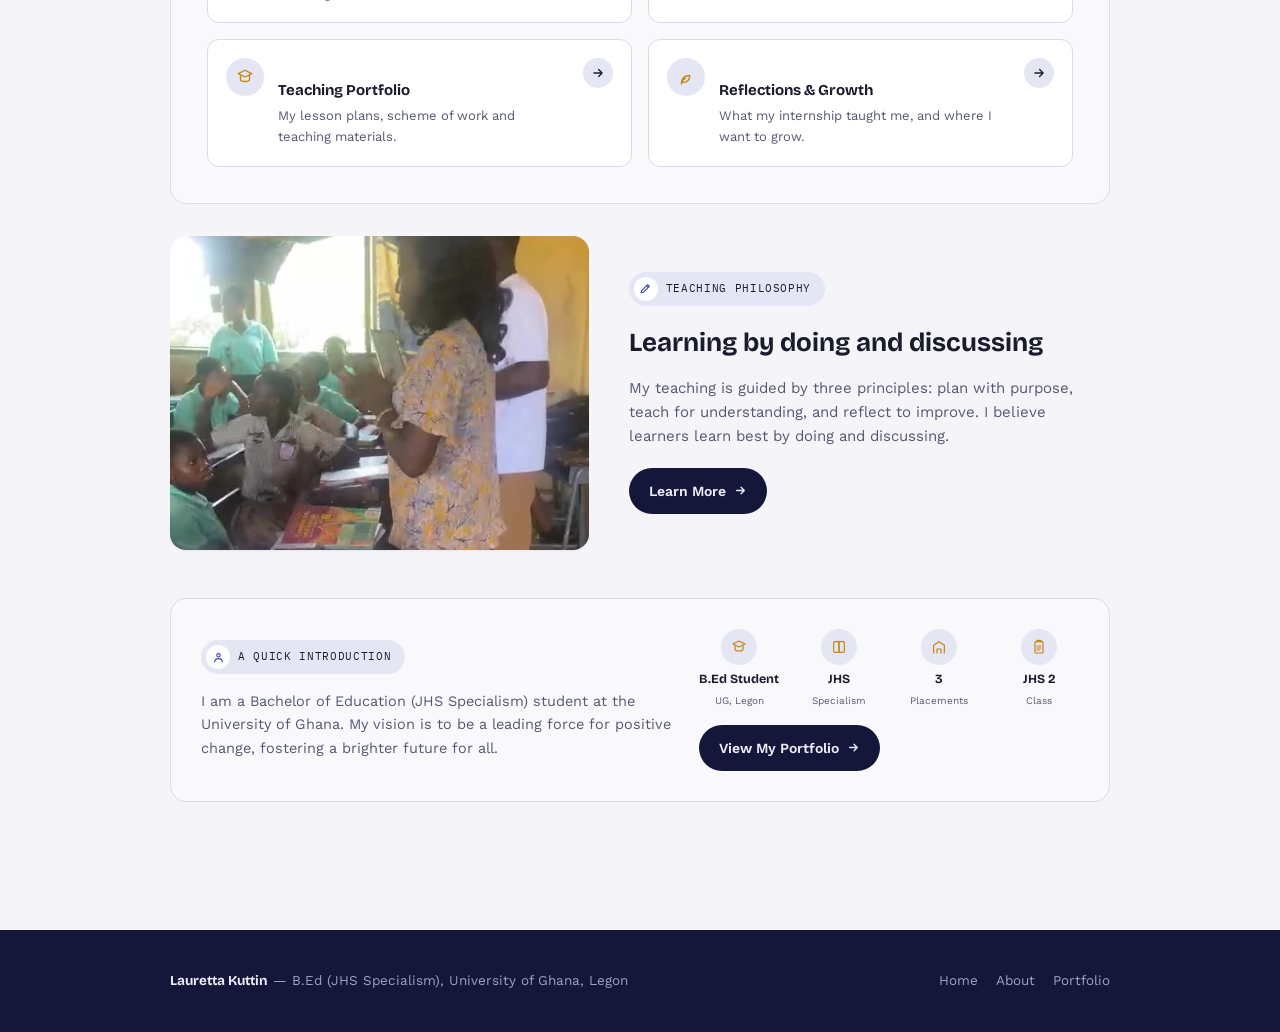
==== commit d449f8dd: "Correct Lauretta's programme to B.Ed JHS Specialism She asked for Social Studies to be replaced with" ====
--- a/site/index.html
+++ b/site/index.html
@@ -4,7 +4,7 @@
 <meta charset="UTF-8">
 <meta name="viewport" content="width=device-width, initial-scale=1">
 <title>Lauretta Kuttin — Home</title>
-<meta name="description" content="Teaching e-portfolio of Lauretta Kuttin, B.Ed (Social Studies) student-teacher at the University of Ghana, Legon.">
+<meta name="description" content="Teaching e-portfolio of Lauretta Kuttin, B.Ed (JHS Specialism) student-teacher at the University of Ghana, Legon.">
 <link rel="stylesheet" href="https://fonts.googleapis.com/css2?family=Bricolage+Grotesque:opsz,wght@12..96,500;12..96,700;12..96,800&family=Work+Sans:wght@400;500;600;700&family=IBM+Plex+Mono:wght@500&display=swap">
 <link rel="stylesheet" href="styles.css">
 </head>
@@ -29,9 +29,9 @@
 <section class="hero" id="siteHero">
   <div class="container hero-grid">
     <div>
-      <span class="eyebrow">Student &nbsp;/&nbsp; Teacher &nbsp;/&nbsp; Social Studies</span>
+      <span class="eyebrow">Student &nbsp;/&nbsp; Teacher &nbsp;/&nbsp; JHS</span>
       <h1>Lauretta Kuttin</h1>
-      <p class="role">B.Ed (Social Studies) — University of Ghana, Legon</p>
+      <p class="role">B.Ed (JHS Specialism) — University of Ghana, Legon</p>
       <div class="divider-rule"></div>
       <p class="pitch">My mission is to empower individuals and communities through education, innovation and compassion. My goal is a classroom where every learner is confident, curious and successful.</p>
       <div class="stat-row">
@@ -154,7 +154,7 @@
     <div class="block intro-bar">
       <div class="intro-text">
         <div class="pill-eyebrow"><span class="pill-icon"><svg width="13" height="13" viewBox="0 0 24 24" fill="none" stroke="currentColor" stroke-width="2" stroke-linecap="round" stroke-linejoin="round"><circle cx="12" cy="8" r="3.2"/><path d="M5 20c0-3.5 3-6 7-6s7 2.5 7 6"/></svg></span>A Quick Introduction</div>
-        <p style="font-size:14.5px;color:var(--ink-muted);max-width:56ch;">I am a Bachelor of Education (Social Studies) student at the University of Ghana. My vision is to be a leading force for positive change, fostering a brighter future for all.</p>
+        <p style="font-size:14.5px;color:var(--ink-muted);max-width:56ch;">I am a Bachelor of Education (JHS Specialism) student at the University of Ghana. My vision is to be a leading force for positive change, fostering a brighter future for all.</p>
       </div>
       <div class="intro-side">
         <div class="mini-stats">
@@ -164,7 +164,7 @@
           </div>
           <div class="mini-stat">
             <div class="focus-icon"><svg width="16" height="16" viewBox="0 0 24 24" fill="none" stroke="currentColor" stroke-width="1.8" stroke-linecap="round" stroke-linejoin="round"><path d="M4 5.5C4 4.7 4.7 4 5.5 4H12v16H5.5A1.5 1.5 0 0 1 4 18.5z"/><path d="M20 5.5c0-.8-.7-1.5-1.5-1.5H12v16h6.5a1.5 1.5 0 0 0 1.5-1.5z"/></svg></div>
-            <b>Social Studies</b><span>Specialism</span>
+            <b>JHS</b><span>Specialism</span>
           </div>
           <div class="mini-stat">
             <div class="focus-icon"><svg width="16" height="16" viewBox="0 0 24 24" fill="none" stroke="currentColor" stroke-width="1.8" stroke-linecap="round" stroke-linejoin="round"><path d="M4 21V9.5L12 4l8 5.5V21"/><path d="M9 21v-6h6v6"/></svg></div>
@@ -183,7 +183,7 @@
 
 <footer class="site">
   <div class="container">
-    <div><strong>Lauretta Kuttin</strong> — B.Ed (Social Studies), University of Ghana, Legon</div>
+    <div><strong>Lauretta Kuttin</strong> — B.Ed (JHS Specialism), University of Ghana, Legon</div>
     <div class="foot-links">
       <a href="index.html">Home</a>
       <a href="about.html">About</a>
--- a/site/styles.css
+++ b/site/styles.css
@@ -708,3 +708,9 @@
 .doc-row{display:flex;flex-wrap:wrap;gap:16px;align-items:center;justify-content:space-between;}
 .doc-row .panel-intro{margin-bottom:0;flex:1;min-width:240px;}
 .evidence-card .evidence-photo.is-sheet{object-fit:contain;background:#fff;}
+
+@media (max-width:480px){.about-split .photo-ticks{right:0;}}
+
+.cta-btn{color:#FFFFFF;}
+@media (prefers-color-scheme: dark){:root:not([data-theme="light"]) .cta-btn{color:var(--header-bg);}}
+:root[data-theme="dark"] .cta-btn{color:var(--header-bg);}
